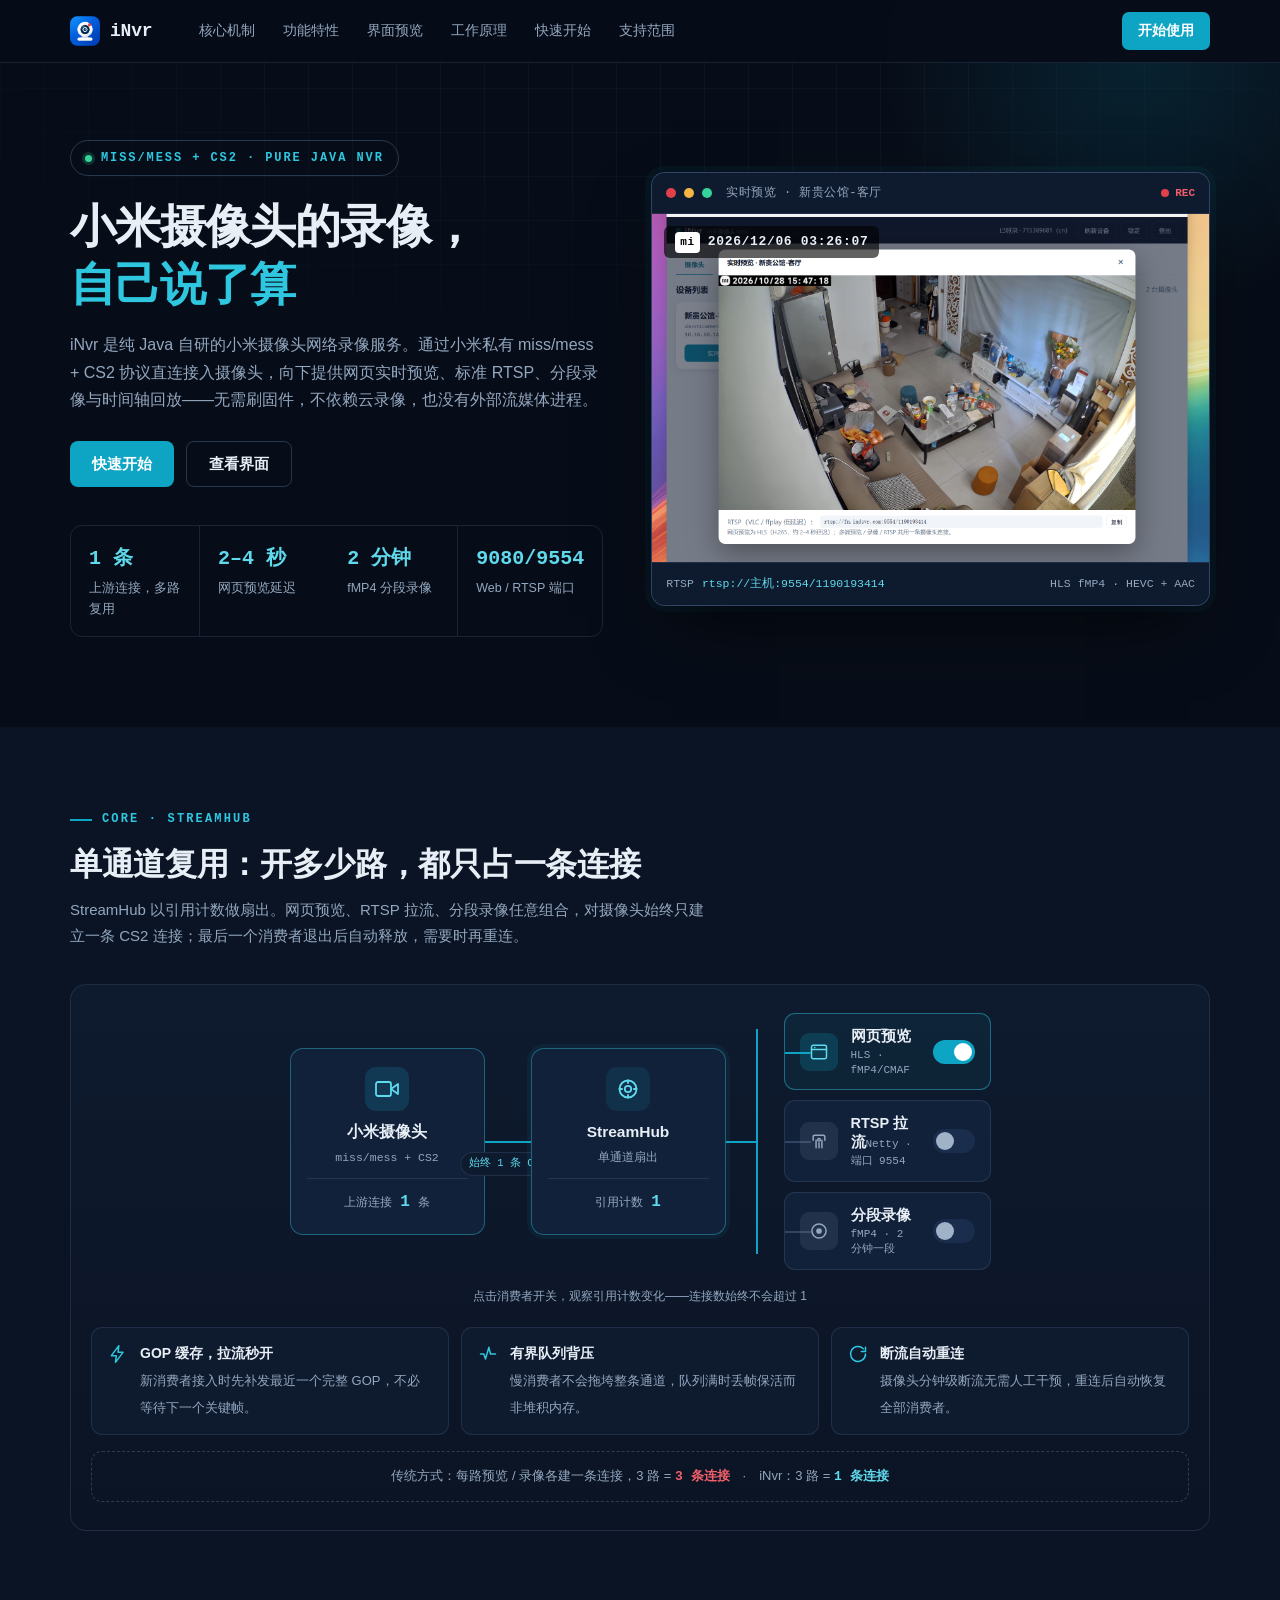
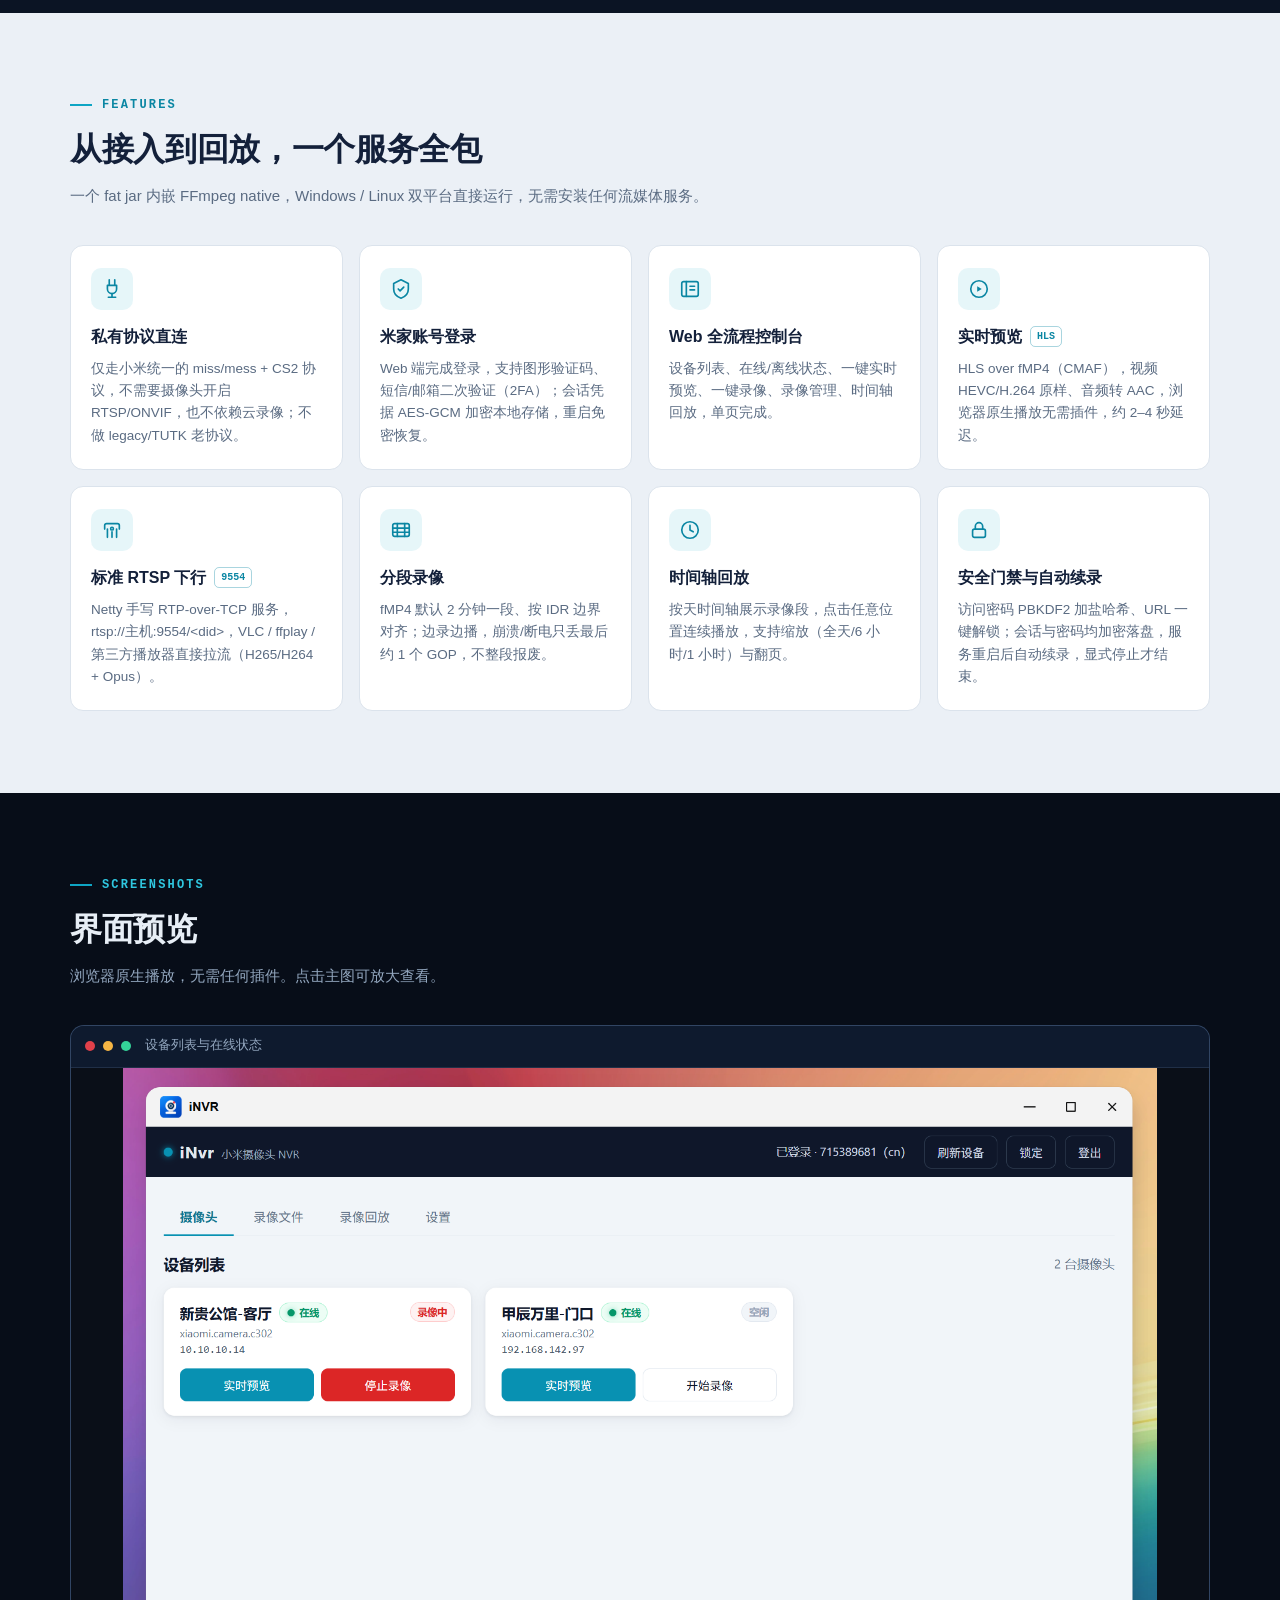
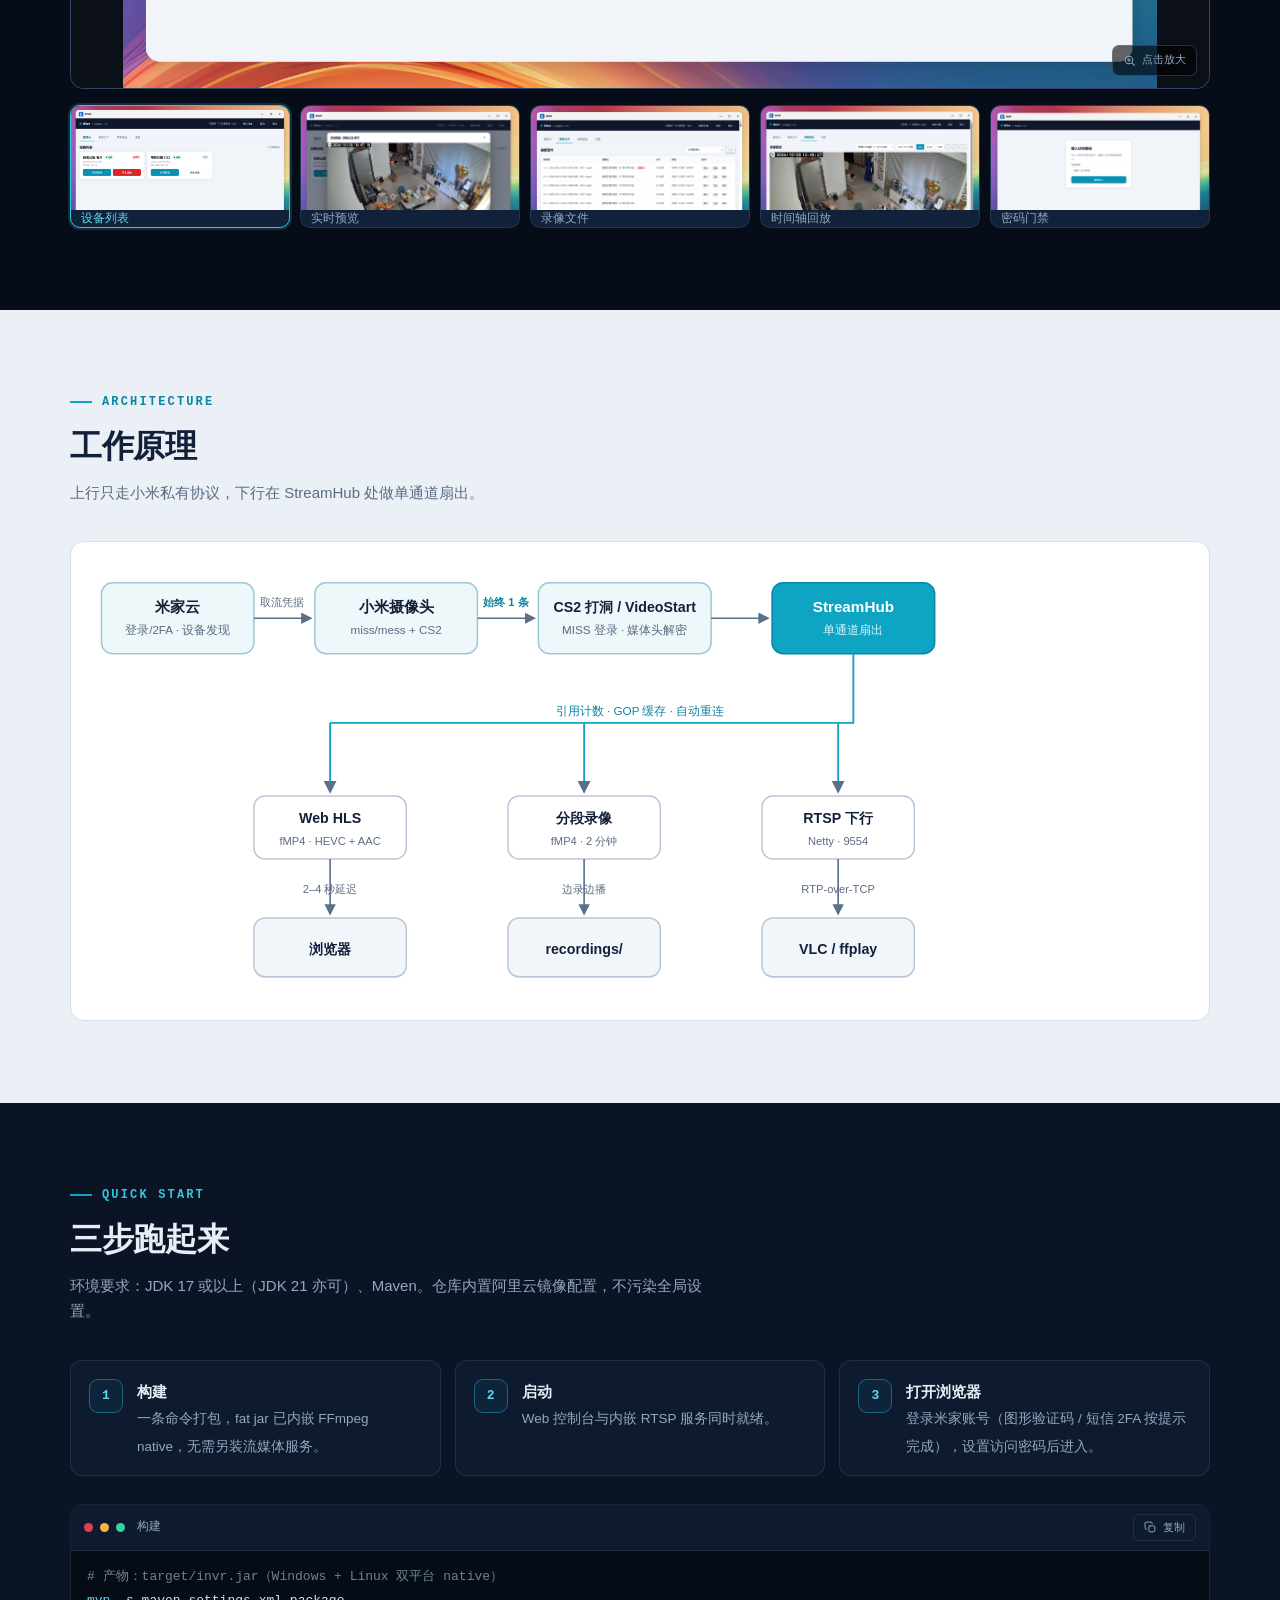
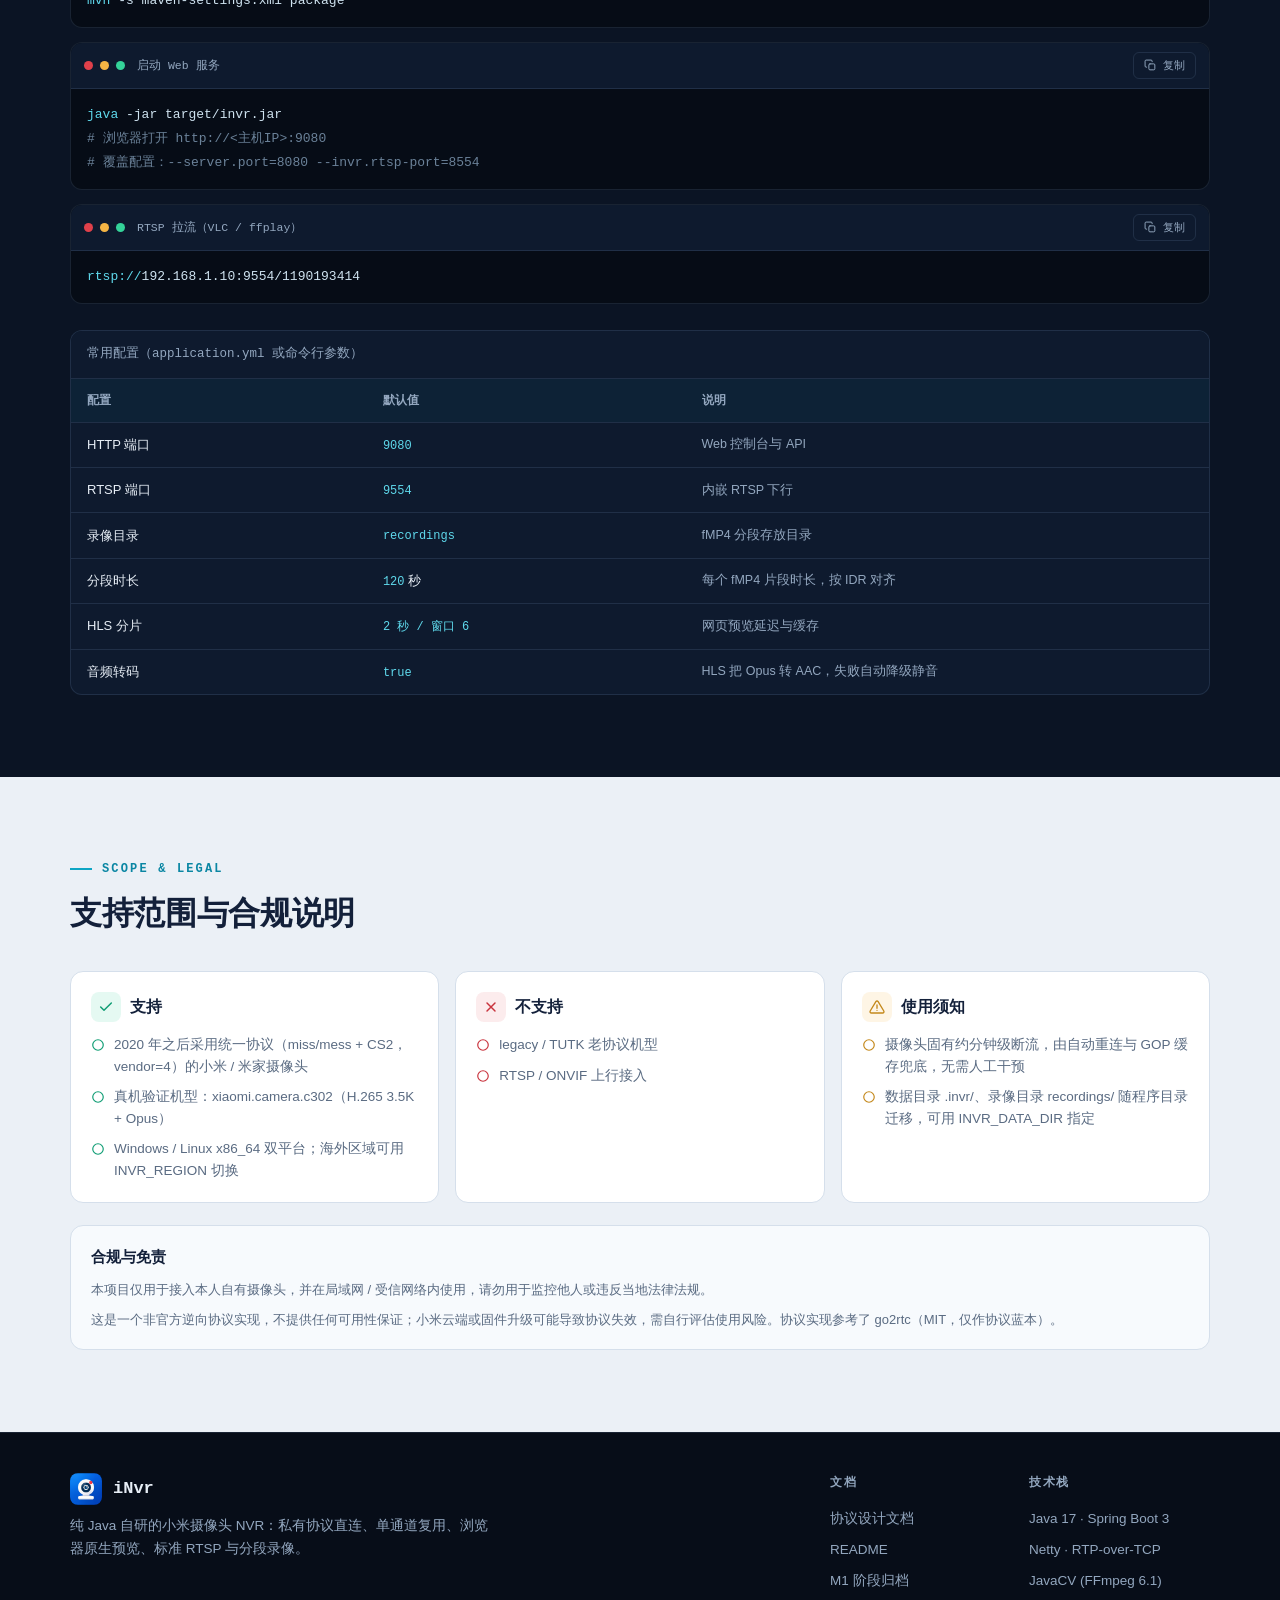
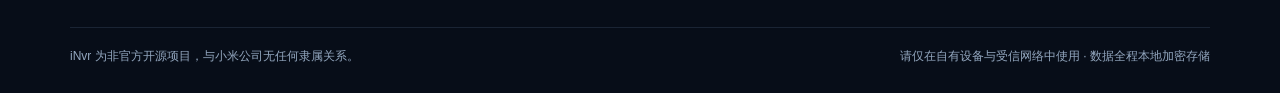
==== website/iNvr官网.html @ 8aea9c1f "增加 网关访问" ====
<!DOCTYPE html>
<html lang="zh-CN">
<head>
<meta charset="UTF-8">
<meta name="viewport" content="width=device-width, initial-scale=1">
<title>iNvr · 小米摄像头 NVR — 纯 Java 自研网络录像服务</title>
<meta name="description" content="纯 Java 自研的小米摄像头网络录像服务：miss/mess + CS2 私有协议直连，单通道复用，Web 实时预览、标准 RTSP、分段录像与时间轴回放。">
<link rel="icon" href="data:image/svg+xml,%3Csvg xmlns='http://www.w3.org/2000/svg' viewBox='0 0 64 64'%3E%3Crect width='64' height='64' rx='14' fill='%230c6bd4'/%3E%3Ccircle cx='32' cy='28' r='17' fill='%23fff'/%3E%3Ccircle cx='32' cy='28' r='10' fill='%230a2140'/%3E%3Ccircle cx='32' cy='28' r='4.5' fill='%230c6bd4'/%3E%3Crect x='18' y='46' width='28' height='8' rx='4' fill='%23fff'/%3E%3Ccircle cx='46' cy='17' r='6' fill='%23e0404a'/%3E%3C/svg%3E">
<link rel="preconnect" href="https://miaoda.feishu.cn">
<link rel="stylesheet" href="https://miaoda.feishu.cn/fonts/css2?family=IBM+Plex+Mono:wght@400;500;600;700&display=swap">
<style>
/* ============================================================
   iNvr 官网 · 深色控制台美学
   配色对齐产品自身：深海军蓝 + 青色主色 + 录制红
   ============================================================ */
:root{
  --ink-950:#070d18;
  --ink-900:#0b1424;
  --ink-850:#0e1a2e;
  --ink-800:#12213a;
  --ink-700:#1a2d4d;
  --line:rgba(140,175,215,.14);
  --line-strong:rgba(140,175,215,.26);
  --teal-300:#5fd9ec;
  --teal-400:#2fc7e0;
  --teal-500:#0ea5c4;
  --teal-600:#0a86a3;
  --red-400:#f0606a;
  --red-500:#e0404a;
  --green-400:#34d399;
  --amber-400:#f5b544;
  --paper:#ebf0f6;
  --paper-card:#ffffff;
  --paper-ink:#13203a;
  --paper-muted:#5a6b82;
  --text:#e7eef6;
  --muted:#93a7bf;
  --mono:"IBM Plex Mono",ui-monospace,"Cascadia Mono",Consolas,monospace;
  --sans:"PingFang SC","Microsoft YaHei","Noto Sans SC","Segoe UI",sans-serif;
  --maxw:1180px;
}
*,*::before,*::after{box-sizing:border-box;margin:0;padding:0}
html{scroll-padding-top:72px}
body{
  font-family:var(--sans);
  background:var(--ink-950);
  color:var(--text);
  line-height:1.7;
  font-size:16px;
  -webkit-font-smoothing:antialiased;
  overflow-x:hidden;
}
img{max-width:100%;display:block}
a{color:inherit;text-decoration:none}
button{font-family:inherit;cursor:pointer;border:none;background:none;color:inherit}
::selection{background:var(--teal-500);color:#fff}
.wrap{width:100%;max-width:var(--maxw);margin:0 auto;padding:0 20px}
.mono{font-family:var(--mono)}

/* ---------- 通用区块 ---------- */
.section{padding:64px 0}
.section-dark{background:var(--ink-950)}
.section-deep{background:var(--ink-900)}
.section-paper{background:var(--paper);color:var(--paper-ink)}
.sec-head{margin-bottom:36px}
.sec-kicker{
  font-family:var(--mono);
  font-size:12px;letter-spacing:.18em;font-weight:600;
  color:var(--teal-400);
  display:flex;align-items:center;gap:10px;
  margin-bottom:14px;
}
.sec-kicker::before{content:"";width:22px;height:2px;background:var(--teal-500)}
.section-paper .sec-kicker{color:var(--teal-600)}
.sec-title{font-size:26px;font-weight:700;line-height:1.3;letter-spacing:-.01em}
.sec-sub{margin-top:12px;color:var(--muted);font-size:15px;max-width:640px}
.section-paper .sec-sub{color:var(--paper-muted)}

/* ---------- 按钮 ---------- */
.btn{
  display:inline-flex;align-items:center;justify-content:center;gap:8px;
  min-height:46px;padding:0 22px;border-radius:8px;
  font-size:15px;font-weight:600;
  transition:background .18s ease,border-color .18s ease,transform .12s ease;
  white-space:nowrap;
}
.btn:active{transform:translateY(1px)}
.btn-primary{background:var(--teal-500);color:#fff}
.btn-primary:hover{background:var(--teal-400)}
.btn-ghost{border:1px solid var(--line-strong);color:var(--text)}
.btn-ghost:hover{border-color:var(--teal-400);color:var(--teal-300)}
.btn-paper{border:1px solid #c6d2e0;color:var(--paper-ink)}
.btn-paper:hover{border-color:var(--teal-600);color:var(--teal-600)}
.btn-sm{min-height:38px;padding:0 16px;font-size:14px;border-radius:7px}

/* ---------- 顶部导航 ---------- */
.nav{
  position:fixed;top:0;left:0;right:0;z-index:100;
  background:rgba(7,13,24,.92);
  border-bottom:1px solid var(--line);
}
.nav-inner{display:flex;align-items:center;gap:16px;height:62px}
.nav-logo{display:flex;align-items:center;gap:10px;font-weight:700;font-size:18px;letter-spacing:-.01em}
.nav-logo img{width:30px;height:30px;border-radius:8px}
.nav-logo .nm{font-family:var(--mono)}
.nav-links{display:none;align-items:center;gap:4px;margin-left:18px}
.nav-links a{
  font-size:14px;color:var(--muted);
  padding:8px 12px;border-radius:6px;
  transition:color .15s;
}
.nav-links a:hover{color:var(--text)}
.nav-links a.active{color:var(--teal-300)}
.nav-cta{margin-left:auto;display:flex;align-items:center;gap:10px}
.nav-toggle{display:flex;flex-direction:column;gap:5px;padding:10px}
.nav-toggle span{width:20px;height:2px;background:var(--text);border-radius:2px;transition:.2s}
.nav-mobile{
  display:none;border-top:1px solid var(--line);
  padding:10px 20px 16px;background:var(--ink-900);
}
.nav-mobile.open{display:block}
.nav-mobile a{display:block;padding:12px 6px;color:var(--muted);font-size:15px;border-bottom:1px solid var(--line)}
.nav-mobile a:last-child{border-bottom:none}

/* ---------- Hero ---------- */
.hero{position:relative;padding:118px 0 72px;background:var(--ink-950);overflow:hidden}
.hero-grid-bg{
  position:absolute;inset:0;pointer-events:none;
  background-image:
    linear-gradient(rgba(120,170,210,.05) 1px,transparent 1px),
    linear-gradient(90deg,rgba(120,170,210,.05) 1px,transparent 1px);
  background-size:44px 44px;
  mask-image:radial-gradient(ellipse 90% 70% at 50% 0%,#000 30%,transparent 75%);
}
.hero-glow{
  position:absolute;pointer-events:none;
  width:560px;height:560px;border-radius:50%;
  background:radial-gradient(circle,rgba(14,165,196,.14),transparent 65%);
  top:-220px;right:-140px;
}
.hero-layout{position:relative;display:flex;flex-direction:column;gap:44px}
.hero-kicker{
  font-family:var(--mono);font-size:12px;font-weight:600;letter-spacing:.16em;
  color:var(--teal-400);
  border:1px solid var(--line-strong);border-radius:999px;
  padding:7px 14px;display:inline-flex;align-items:center;gap:9px;
}
.hero-kicker .dot{width:7px;height:7px;border-radius:50%;background:var(--green-400);box-shadow:0 0 0 3px rgba(52,211,153,.18)}
.hero h1{
  margin-top:22px;
  font-size:34px;font-weight:700;line-height:1.25;letter-spacing:-.02em;
}
.hero h1 .accent{color:var(--teal-400)}
.hero-desc{margin-top:18px;color:var(--muted);font-size:16px;max-width:560px}
.hero-actions{margin-top:28px;display:flex;flex-wrap:wrap;gap:12px}
.hero-stats{
  margin-top:38px;display:grid;grid-template-columns:repeat(2,1fr);
  border:1px solid var(--line);border-radius:12px;overflow:hidden;
}
.hero-stat{padding:16px 18px;border-right:1px solid var(--line);border-bottom:1px solid var(--line)}
.hero-stat:nth-child(2n){border-right:none}
.hero-stat:nth-child(3),.hero-stat:nth-child(4){border-bottom:none}
.hero-stat .v{font-family:var(--mono);font-size:20px;font-weight:600;color:var(--teal-300)}
.hero-stat .l{font-size:12.5px;color:var(--muted);margin-top:2px}

/* 监控屏幕 */
.monitor{position:relative}
.monitor-frame{
  border:1px solid var(--line-strong);
  border-radius:14px;overflow:hidden;
  background:var(--ink-800);
  box-shadow:0 30px 70px -20px rgba(0,0,0,.7),0 0 0 6px rgba(14,165,196,.05);
}
.monitor-bar{
  display:flex;align-items:center;gap:8px;
  padding:10px 14px;
  background:var(--ink-850);border-bottom:1px solid var(--line);
}
.monitor-bar .mb-dot{width:10px;height:10px;border-radius:50%}
.monitor-bar .mb-title{
  font-family:var(--mono);font-size:12px;color:var(--muted);
  margin-left:6px;letter-spacing:.04em;
}
.monitor-bar .mb-rec{margin-left:auto;display:flex;align-items:center;gap:6px;font-family:var(--mono);font-size:11px;color:var(--red-400);font-weight:600}
.rec-blink{width:8px;height:8px;border-radius:50%;background:var(--red-500);animation:recblink 1.4s infinite}
@keyframes recblink{0%,100%{opacity:1}50%{opacity:.25}}
.monitor-screen{position:relative;background:#000}
.monitor-screen img{width:100%;aspect-ratio:16/10;object-fit:cover;object-position:center}
.monitor-osd{
  position:absolute;top:12px;left:12px;
  display:flex;align-items:center;gap:8px;
  background:rgba(0,0,0,.62);border-radius:6px;
  padding:5px 11px;
  font-family:var(--mono);font-size:13px;font-weight:600;letter-spacing:.05em;
}
.monitor-osd .mi{background:#fff;color:#000;border-radius:4px;font-size:11px;padding:1px 5px;font-weight:700}
.monitor-osd .live{color:var(--red-400)}
.monitor-foot{
  padding:11px 14px;background:var(--ink-850);border-top:1px solid var(--line);
  font-family:var(--mono);font-size:11.5px;color:var(--muted);
  display:flex;align-items:center;gap:8px;flex-wrap:wrap;
}
.monitor-foot .url{color:var(--teal-300)}

/* ---------- 核心机制：单通道复用演示 ---------- */
.demo-stage{
  background:linear-gradient(180deg,var(--ink-850),var(--ink-900));
  border:1px solid var(--line);border-radius:16px;
  padding:28px 20px;
}
.demo-flow{display:flex;flex-direction:column;align-items:center;gap:0}
.demo-node{
  width:100%;max-width:300px;
  background:var(--ink-800);border:1px solid var(--line-strong);
  border-radius:13px;padding:18px 16px;text-align:center;
  position:relative;
}
.demo-node .nd-ico{
  width:44px;height:44px;margin:0 auto 8px;
  border-radius:11px;display:flex;align-items:center;justify-content:center;
  background:rgba(14,165,196,.12);color:var(--teal-300);
}
.demo-node .nd-name{font-weight:700;font-size:15.5px}
.demo-node .nd-desc{font-family:var(--mono);font-size:11.5px;color:var(--muted);margin-top:2px}
.demo-node .nd-badge{
  margin-top:11px;border-top:1px solid var(--line);padding-top:10px;
  font-family:var(--mono);font-size:12px;color:var(--muted);
  display:flex;align-items:center;justify-content:center;gap:8px;
}
.demo-node .nd-badge strong{font-size:16px;color:var(--teal-300);font-weight:700}
.node-hub{border-color:rgba(47,199,224,.4);box-shadow:0 0 0 4px rgba(14,165,196,.07)}
.node-cam.is-idle .nd-badge strong{color:var(--muted)}
.node-cam.is-live{border-color:rgba(47,199,224,.4)}
.node-cam.is-live .nd-ico{background:rgba(14,165,196,.18)}
.link-line{
  align-self:center;
  width:2px;height:38px;
  background:repeating-linear-gradient(180deg,var(--line-strong) 0 6px,transparent 6px 11px);
  position:relative;
}
.link-line span{
  position:absolute;left:50%;top:50%;transform:translate(-50%,-50%);
  background:var(--ink-850);border:1px solid var(--line);
  font-family:var(--mono);font-size:10.5px;color:var(--teal-300);
  padding:2px 8px;border-radius:999px;white-space:nowrap;
}
.link-line.is-live{background:var(--teal-500)}
.demo-consumers{width:100%;display:flex;flex-direction:column;align-items:center;gap:12px;margin-top:6px}
.consumer{
  width:100%;max-width:300px;
  display:flex;align-items:center;gap:13px;
  background:var(--ink-800);border:1px solid var(--line);
  border-radius:11px;padding:13px 15px;text-align:left;
  transition:border-color .18s,background .18s;
}
.consumer:hover{border-color:var(--line-strong)}
.consumer .c-sw{
  width:38px;height:38px;flex:none;border-radius:9px;
  display:flex;align-items:center;justify-content:center;
  background:rgba(147,167,191,.12);color:var(--muted);
  transition:.18s;
}
.consumer .c-meta{min-width:0;flex:1}
.consumer .c-name{font-weight:600;font-size:14.5px}
.consumer .c-desc{font-family:var(--mono);font-size:11px;color:var(--muted)}
.consumer .c-toggle{
  width:42px;height:24px;border-radius:999px;flex:none;
  background:var(--ink-700);position:relative;transition:background .18s;
}
.consumer .c-toggle::after{
  content:"";position:absolute;top:3px;left:3px;
  width:18px;height:18px;border-radius:50%;background:#9fb2c8;transition:.18s;
}
.consumer.on{border-color:rgba(47,199,224,.45);background:rgba(14,165,196,.07)}
.consumer.on .c-sw{background:rgba(14,165,196,.2);color:var(--teal-300)}
.consumer.on .c-toggle{background:var(--teal-500)}
.consumer.on .c-toggle::after{left:21px;background:#fff}
.consumer-hint{font-size:12px;color:var(--muted);text-align:center;margin-top:16px}
.demo-notes{display:grid;grid-template-columns:1fr;gap:12px;margin-top:20px}
.demo-note{
  display:flex;gap:12px;align-items:flex-start;
  border:1px solid var(--line);border-radius:11px;padding:14px 16px;
  background:var(--ink-850);
}
.demo-note .dn-ico{color:var(--teal-400);flex:none;margin-top:2px}
.demo-note b{font-size:14px;display:block}
.demo-note span{font-size:13px;color:var(--muted)}
.demo-compare{
  margin-top:16px;border:1px dashed var(--line-strong);border-radius:11px;
  padding:13px 16px;font-size:13px;color:var(--muted);text-align:center;
}
.demo-compare b{color:var(--red-400);font-family:var(--mono)}
.demo-compare em{color:var(--teal-300);font-style:normal;font-family:var(--mono);font-weight:700}

/* ---------- 功能特性 ---------- */
.feat-grid{display:grid;grid-template-columns:1fr;gap:16px}
.feat{
  background:var(--paper-card);border:1px solid #dbe3ec;border-radius:13px;
  padding:22px 20px;
  transition:transform .18s,box-shadow .18s,border-color .18s;
}
.feat:hover{transform:translateY(-3px);box-shadow:0 14px 30px -14px rgba(19,32,58,.25);border-color:#c2d0e0}
.feat .f-ico{
  width:42px;height:42px;border-radius:10px;
  background:rgba(14,165,196,.1);color:var(--teal-600);
  display:flex;align-items:center;justify-content:center;margin-bottom:13px;
}
.feat h3{font-size:16px;font-weight:700;display:flex;align-items:center;gap:8px}
.feat h3 .tag{font-family:var(--mono);font-size:10px;font-weight:600;color:var(--teal-600);border:1px solid rgba(10,134,163,.35);border-radius:5px;padding:1px 6px}
.feat p{margin-top:8px;font-size:13.5px;color:var(--paper-muted);line-height:1.65}

/* ---------- 界面预览 ---------- */
.shot-stage{
  border:1px solid var(--line-strong);border-radius:14px;overflow:hidden;
  background:var(--ink-800);
}
.shot-bar{
  display:flex;align-items:center;gap:8px;
  padding:10px 14px;background:var(--ink-850);border-bottom:1px solid var(--line);
}
.shot-bar .sb-dot{width:10px;height:10px;border-radius:50%}
.shot-bar .sb-title{font-family:var(--mono);font-size:12.5px;color:var(--muted);margin-left:6px}
.shot-main{position:relative;cursor:zoom-in;background:#0a0f18}
.shot-main img{width:100%;max-height:620px;object-fit:contain;object-position:top}
.shot-zoom-hint{
  position:absolute;right:12px;bottom:12px;
  background:rgba(0,0,0,.6);border:1px solid var(--line-strong);
  font-family:var(--mono);font-size:11px;color:var(--muted);
  padding:5px 10px;border-radius:7px;display:flex;align-items:center;gap:6px;
  pointer-events:none;
}
.shot-thumbs{display:grid;grid-template-columns:repeat(3,1fr);gap:10px;margin-top:16px}
.shot-thumb{
  border:1px solid var(--line);border-radius:10px;overflow:hidden;
  background:var(--ink-800);padding:0;text-align:left;
  transition:border-color .15s,transform .15s;
}
.shot-thumb:hover{border-color:var(--line-strong);transform:translateY(-2px)}
.shot-thumb.active{border-color:var(--teal-400);box-shadow:0 0 0 2px rgba(47,199,224,.18)}
.shot-thumb img{width:100%;height:84px;object-fit:cover;object-position:top}
.shot-thumb .st-t{padding:7px 10px;font-size:12px;color:var(--muted);white-space:nowrap;overflow:hidden;text-overflow:ellipsis}
.shot-thumb.active .st-t{color:var(--teal-300)}

/* Lightbox */
.lightbox{
  position:fixed;inset:0;z-index:200;
  background:rgba(4,8,15,.93);
  display:none;align-items:center;justify-content:center;
  padding:24px;
}
.lightbox.open{display:flex}
.lightbox img{max-width:100%;max-height:88vh;object-fit:contain;border-radius:8px;box-shadow:0 30px 80px rgba(0,0,0,.6)}
.lb-close{
  position:absolute;top:18px;right:22px;
  width:44px;height:44px;border-radius:10px;
  border:1px solid var(--line-strong);color:var(--text);
  display:flex;align-items:center;justify-content:center;
}
.lb-nav{
  position:absolute;top:50%;transform:translateY(-50%);
  width:48px;height:48px;border-radius:12px;
  border:1px solid var(--line-strong);color:var(--text);
  display:flex;align-items:center;justify-content:center;
}
.lb-prev{left:20px}.lb-next{right:20px}
.lb-caption{
  position:absolute;bottom:18px;left:50%;transform:translateX(-50%);
  font-family:var(--mono);font-size:13px;color:var(--muted);
}

/* ---------- 工作原理 ---------- */
.arch-svg{width:100%;height:auto;border:1px solid #d5dfeb;border-radius:14px;background:#fff;display:block}
.arch-mobile{display:none;flex-direction:column;gap:10px}
.arch-m-node{
  background:#fff;border:1px solid #d5dfeb;border-radius:11px;padding:13px 16px;
}
.arch-m-node b{font-size:14px;display:block}
.arch-m-node span{font-size:12.5px;color:var(--paper-muted)}
.arch-m-node.hub{border-color:var(--teal-500);background:#f0fafc}
.arch-m-node.hub b{color:var(--teal-600)}
.arch-m-arrow{text-align:center;color:var(--paper-muted);font-size:17px;line-height:1}
.arch-m-group{display:grid;grid-template-columns:1fr;gap:10px}
.arch-m-out{background:#fff;border:1px solid #d5dfeb;border-radius:11px;padding:11px 15px;display:flex;align-items:center;gap:10px;font-size:13px}
.arch-m-out .amo-ico{color:var(--teal-600);flex:none}
.arch-m-out .amo-arrow{color:var(--paper-muted)}

/* ---------- 快速开始 ---------- */
.steps{display:grid;grid-template-columns:1fr;gap:14px;margin-bottom:28px}
.step{
  background:var(--ink-850);border:1px solid var(--line);border-radius:12px;
  padding:18px 18px 16px;display:flex;gap:14px;
}
.step .s-no{
  font-family:var(--mono);font-size:13px;font-weight:700;color:var(--teal-300);
  width:34px;height:34px;flex:none;border-radius:9px;
  border:1px solid rgba(47,199,224,.4);display:flex;align-items:center;justify-content:center;
  background:rgba(14,165,196,.08);
}
.step b{font-size:15px;display:block}
.step span{font-size:13.5px;color:var(--muted)}
.terminal{
  background:#060c16;border:1px solid var(--line);border-radius:12px;overflow:hidden;margin-bottom:14px;
}
.term-bar{
  display:flex;align-items:center;gap:7px;
  padding:9px 13px;background:var(--ink-850);border-bottom:1px solid var(--line);
}
.term-bar .t-dot{width:9px;height:9px;border-radius:50%}
.term-bar .t-title{font-family:var(--mono);font-size:11.5px;color:var(--muted);margin-left:5px}
.term-copy{
  margin-left:auto;display:flex;align-items:center;gap:6px;
  font-family:var(--mono);font-size:11px;color:var(--muted);
  padding:5px 10px;border-radius:6px;border:1px solid var(--line);
  transition:.15s;
}
.term-copy:hover{color:var(--teal-300);border-color:var(--teal-500)}
.term-body{
  padding:14px 16px;font-family:var(--mono);font-size:13px;line-height:1.85;
  overflow-x:auto;white-space:pre;color:#cfe3f0;
}
.term-body .cm{color:#6b8299}
.term-body .cmd{color:#5fd9ec}
.term-body .flag{color:#f5b544}
.cfg-wrap{
  margin-top:26px;border:1px solid var(--line);border-radius:12px;overflow:hidden;
  background:var(--ink-850);
}
.cfg-title{
  padding:13px 16px;font-family:var(--mono);font-size:12.5px;color:var(--muted);
  border-bottom:1px solid var(--line);background:var(--ink-850);
}
.cfg-table{width:100%;border-collapse:collapse;table-layout:fixed;font-size:13px}
.cfg-table th,.cfg-table td{padding:11px 16px;text-align:left;border-bottom:1px solid var(--line)}
.cfg-table th{font-size:12px;color:var(--muted);font-weight:600;background:rgba(14,165,196,.05)}
.cfg-table td code{font-family:var(--mono);font-size:12px;color:var(--teal-300)}
.cfg-table td:last-child{color:var(--muted);font-size:12.5px}
.cfg-table tr:last-child td{border-bottom:none}

/* ---------- 支持范围 ---------- */
.support-grid{display:grid;grid-template-columns:1fr;gap:16px}
.support-card{
  background:#fff;border:1px solid #d5dfeb;border-radius:13px;padding:20px;
}
.support-card h3{font-size:15.5px;display:flex;align-items:center;gap:9px;margin-bottom:12px}
.support-card h3 .s-ico{
  width:30px;height:30px;border-radius:8px;display:flex;align-items:center;justify-content:center;flex:none;
}
.support-card ul{list-style:none;display:flex;flex-direction:column;gap:9px}
.support-card li{font-size:13.5px;color:var(--paper-muted);display:flex;gap:9px;line-height:1.6}
.support-card li svg{flex:none;margin-top:4px}
.s-ico.ok{background:rgba(52,211,153,.13);color:#0f9d74}
.s-ico.no{background:rgba(224,64,74,.1);color:#c9333d}
.s-ico.note{background:rgba(245,181,68,.14);color:#c4881a}
.legal{
  margin-top:22px;border:1px solid #d5dfeb;border-radius:13px;background:#f7fafd;
  padding:18px 20px;
}
.legal h3{font-size:15px;margin-bottom:10px}
.legal p{font-size:13px;color:var(--paper-muted);margin-bottom:8px;line-height:1.7}
.legal p:last-child{margin-bottom:0}

/* ---------- Footer ---------- */
.footer{background:var(--ink-950);border-top:1px solid var(--line);padding:40px 0 30px}
.footer-top{display:flex;flex-direction:column;gap:22px}
.footer-brand{display:flex;align-items:center;gap:11px;font-weight:700;font-size:17px}
.footer-brand img{width:32px;height:32px;border-radius:8px}
.footer-slogan{font-size:13.5px;color:var(--muted);margin-top:10px;max-width:420px}
.footer-cols{display:grid;grid-template-columns:1fr 1fr;gap:18px}
.footer-col h4{font-family:var(--mono);font-size:11.5px;letter-spacing:.14em;color:var(--muted);margin-bottom:11px;font-weight:600}
.footer-col a{display:block;font-size:13.5px;color:var(--muted);padding:4px 0;transition:color .15s}
.footer-col a:hover{color:var(--teal-300)}
.footer-bottom{
  margin-top:30px;padding-top:18px;border-top:1px solid var(--line);
  font-size:12px;color:var(--muted);display:flex;flex-direction:column;gap:6px;
}

/* ---------- Toast ---------- */
.toast{
  position:fixed;left:50%;bottom:34px;transform:translate(-50%,16px);
  background:var(--ink-800);border:1px solid var(--teal-500);
  color:var(--text);font-size:13.5px;
  padding:11px 20px;border-radius:10px;z-index:300;
  opacity:0;pointer-events:none;transition:opacity .22s,transform .22s;
  display:flex;align-items:center;gap:8px;
  box-shadow:0 14px 40px rgba(0,0,0,.5);
}
.toast.show{opacity:1;transform:translate(-50%,0)}

/* ============================================================
   响应式：桌面增强（默认样式为窄屏）
   ============================================================ */
@media (min-width:640px){
  .feat-grid{grid-template-columns:repeat(2,1fr)}
  .arch-m-group{grid-template-columns:repeat(3,1fr)}
}
@media (min-width:768px){
  .section{padding:82px 0}
  .hero{padding:140px 0 90px}
  .hero h1{font-size:44px}
  .hero-stats{grid-template-columns:repeat(4,1fr)}
  .hero-stat{border-bottom:none}
  .hero-stat:nth-child(2n){border-right:var(--line)}
  .hero-stat:last-child{border-right:none}
  .sec-title{font-size:32px}
  .shot-thumbs{grid-template-columns:repeat(5,1fr)}
  .shot-thumb img{height:104px}
  .footer-cols{grid-template-columns:repeat(2,1fr)}
}
@media (min-width:900px){
  .demo-flow{flex-direction:row;justify-content:center;align-items:center}
  .demo-node{max-width:195px;flex:none}
  .link-line{
    width:46px;height:2px;
    background:repeating-linear-gradient(90deg,var(--line-strong) 0 6px,transparent 6px 11px);
  }
  .link-line.is-live{background:var(--teal-500)}
  .link-line span{top:calc(100% + 9px);transform:translateX(-50%)}
  #linkBus{
    display:block !important;width:30px;height:2px;flex:none;
    background:repeating-linear-gradient(90deg,var(--line-strong) 0 6px,transparent 6px 11px);
  }
  #linkBus.is-live{background:var(--teal-500)}
  .demo-consumers{
    width:235px;flex:none;margin-top:0;gap:10px;
    position:relative;padding-left:28px;
  }
  .consumer{max-width:none;position:relative}
  .demo-consumers::before{
    content:"";position:absolute;left:0;top:16px;bottom:16px;width:2px;
    background:var(--line-strong);
  }
  .demo-consumers.has-on::before{background:var(--teal-500)}
  .consumer::before{
    content:"";position:absolute;left:0;top:50%;width:26px;height:2px;
    background:var(--line-strong);
  }
  .consumer.on::before{background:var(--teal-500)}
  .demo-notes{grid-template-columns:repeat(3,1fr)}
  .steps{grid-template-columns:repeat(3,1fr)}
}
@media (min-width:960px){
  .hero-layout{flex-direction:row;align-items:center;gap:48px}
  .hero-copy{flex:1.05;min-width:0}
  .monitor{flex:1.1;min-width:0}
  .hero h1{font-size:46px}
  .support-grid{grid-template-columns:repeat(3,1fr)}
  .footer-top{flex-direction:row;justify-content:space-between;gap:40px}
  .footer-cols{min-width:380px}
  .footer-bottom{flex-direction:row;justify-content:space-between;gap:14px}
}
@media (min-width:1000px){
  .nav-links{display:flex}
  .nav-toggle{display:none}
  #navCta{display:inline-flex !important}
}
@media (min-width:1020px){
  .feat-grid{grid-template-columns:repeat(4,1fr)}
}
@media (max-width:820px){
  .arch-desktop{display:none}
  .arch-mobile{display:flex}
}
@media (prefers-reduced-motion:reduce){
  .rec-blink{animation:none}
  *{transition:none !important}
}
</style>
</head>
<body>

<!-- ==================== 顶部导航 ==================== -->
<header class="nav">
  <div class="wrap nav-inner">
    <a class="nav-logo" href="#top">
      <img src="assets/images/icon.png" alt="iNvr 图标">
      <span class="nm">iNvr</span>
    </a>
    <nav class="nav-links" id="navLinks">
      <a href="#core">核心机制</a>
      <a href="#features">功能特性</a>
      <a href="#screens">界面预览</a>
      <a href="#how">工作原理</a>
      <a href="#start">快速开始</a>
      <a href="#support">支持范围</a>
    </nav>
    <div class="nav-cta">
      <a class="btn btn-primary btn-sm" href="#start" style="display:none" id="navCta">开始使用</a>
      <button class="nav-toggle" id="navToggle" aria-label="展开菜单">
        <span></span><span></span><span></span>
      </button>
    </div>
  </div>
  <nav class="nav-mobile" id="navMobile">
    <a href="#core">核心机制</a>
    <a href="#features">功能特性</a>
    <a href="#screens">界面预览</a>
    <a href="#how">工作原理</a>
    <a href="#start">快速开始</a>
    <a href="#support">支持范围</a>
  </nav>
</header>

<!-- ==================== Hero ==================== -->
<section class="hero" id="top">
  <div class="hero-grid-bg" aria-hidden="true"></div>
  <div class="hero-glow" aria-hidden="true"></div>
  <div class="wrap hero-layout">
    <div class="hero-copy">
      <span class="hero-kicker"><span class="dot"></span>MISS/MESS + CS2 · PURE JAVA NVR</span>
      <h1>小米摄像头的录像，<br><span class="accent">自己说了算</span></h1>
      <p class="hero-desc">iNvr 是纯 Java 自研的小米摄像头网络录像服务。通过小米私有 miss/mess + CS2 协议直连接入摄像头，向下提供网页实时预览、标准 RTSP、分段录像与时间轴回放——无需刷固件，不依赖云录像，也没有外部流媒体进程。</p>
      <div class="hero-actions">
        <a class="btn btn-primary" href="#start">快速开始</a>
        <a class="btn btn-ghost" href="#screens">查看界面</a>
      </div>
      <div class="hero-stats">
        <div class="hero-stat"><div class="v">1 条</div><div class="l">上游连接，多路复用</div></div>
        <div class="hero-stat"><div class="v">2–4 秒</div><div class="l">网页预览延迟</div></div>
        <div class="hero-stat"><div class="v">2 分钟</div><div class="l">fMP4 分段录像</div></div>
        <div class="hero-stat"><div class="v">9080/9554</div><div class="l">Web / RTSP 端口</div></div>
      </div>
    </div>
    <div class="monitor">
      <div class="monitor-frame">
        <div class="monitor-bar">
          <span class="mb-dot" style="background:#e0404a"></span>
          <span class="mb-dot" style="background:#f5b544"></span>
          <span class="mb-dot" style="background:#34d399"></span>
          <span class="mb-title">实时预览 · 新贵公馆-客厅</span>
          <span class="mb-rec"><span class="rec-blink"></span>REC</span>
        </div>
        <div class="monitor-screen">
          <img src="assets/images/02-preview.png" alt="iNvr 网页实时预览画面">
          <div class="monitor-osd">
            <span class="mi">mi</span>
            <span id="heroClock">2026/10/28 15:47:18</span>
          </div>
        </div>
        <div class="monitor-foot">
          <span>RTSP</span><span class="url">rtsp://主机:9554/1190193414</span>
          <span style="margin-left:auto">HLS fMP4 · HEVC + AAC</span>
        </div>
      </div>
    </div>
  </div>
</section>
<!-- ==================== 核心机制：单通道复用 ==================== -->
<section class="section section-deep" id="core">
  <div class="wrap">
    <div class="sec-head">
      <div class="sec-kicker">CORE · STREAMHUB</div>
      <h2 class="sec-title">单通道复用：开多少路，都只占一条连接</h2>
      <p class="sec-sub">StreamHub 以引用计数做扇出。网页预览、RTSP 拉流、分段录像任意组合，对摄像头始终只建立一条 CS2 连接；最后一个消费者退出后自动释放，需要时再重连。</p>
    </div>
    <div class="demo-stage">
      <div class="demo-flow">
        <div class="demo-node node-cam is-live" id="camNode">
          <div class="nd-ico">
            <svg width="24" height="24" viewBox="0 0 24 24" fill="none" stroke="currentColor" stroke-width="1.8" stroke-linecap="round" stroke-linejoin="round"><path d="M23 7l-7 5 7 5V7z"/><rect x="1" y="5" width="15" height="14" rx="2"/></svg>
          </div>
          <div class="nd-name">小米摄像头</div>
          <div class="nd-desc">miss/mess + CS2</div>
          <div class="nd-badge">上游连接 <strong id="connCount">1</strong> 条</div>
        </div>
        <div class="link-line is-live" id="linkUp"><span>始终 1 条 CS2</span></div>
        <div class="demo-node node-hub">
          <div class="nd-ico">
            <svg width="24" height="24" viewBox="0 0 24 24" fill="none" stroke="currentColor" stroke-width="1.8" stroke-linecap="round" stroke-linejoin="round"><circle cx="12" cy="12" r="3.2"/><circle cx="12" cy="12" r="8.5"/><path d="M12 3.5v2.6M12 17.9v2.6M3.5 12h2.6M17.9 12h2.6"/></svg>
          </div>
          <div class="nd-name">StreamHub</div>
          <div class="nd-desc">单通道扇出</div>
          <div class="nd-badge">引用计数 <strong id="refCount">1</strong></div>
        </div>
        <div class="link-line" id="linkBus" style="display:none"></div>
        <div class="demo-consumers">
          <button class="consumer on" data-id="hls" aria-pressed="true">
            <span class="c-sw"><svg width="20" height="20" viewBox="0 0 24 24" fill="none" stroke="currentColor" stroke-width="1.8" stroke-linecap="round" stroke-linejoin="round"><rect x="3" y="4" width="18" height="16" rx="2"/><path d="M3 9h18M7 6.5h.01"/></svg></span>
            <span class="c-meta"><span class="c-name">网页预览</span><span class="c-desc">HLS · fMP4/CMAF</span></span>
            <span class="c-toggle" aria-hidden="true"></span>
          </button>
          <button class="consumer" data-id="rtsp" aria-pressed="false">
            <span class="c-sw"><svg width="20" height="20" viewBox="0 0 24 24" fill="none" stroke="currentColor" stroke-width="1.8" stroke-linecap="round" stroke-linejoin="round"><path d="M12 20v-6M8.5 20v-9M15.5 20v-9M5 11V7a2 2 0 0 1 2-2h10a2 2 0 0 1 2 2v4"/><circle cx="12" cy="10.5" r="1.6"/></svg></span>
            <span class="c-meta"><span class="c-name">RTSP 拉流</span><span class="c-desc">Netty · 端口 9554</span></span>
            <span class="c-toggle" aria-hidden="true"></span>
          </button>
          <button class="consumer" data-id="rec" aria-pressed="false">
            <span class="c-sw"><svg width="20" height="20" viewBox="0 0 24 24" fill="none" stroke="currentColor" stroke-width="1.8" stroke-linecap="round" stroke-linejoin="round"><circle cx="12" cy="12" r="8.5"/><circle cx="12" cy="12" r="3.4" fill="currentColor" stroke="none"/></svg></span>
            <span class="c-meta"><span class="c-name">分段录像</span><span class="c-desc">fMP4 · 2 分钟一段</span></span>
            <span class="c-toggle" aria-hidden="true"></span>
          </button>
        </div>
      </div>
      <div class="consumer-hint">点击消费者开关，观察引用计数变化——连接数始终不会超过 1</div>
      <div class="demo-notes">
        <div class="demo-note">
          <span class="dn-ico"><svg width="20" height="20" viewBox="0 0 24 24" fill="none" stroke="currentColor" stroke-width="1.8" stroke-linecap="round" stroke-linejoin="round"><path d="M13 2L4 14h6l-1 8 9-12h-6l1-8z"/></svg></span>
          <div><b>GOP 缓存，拉流秒开</b><span>新消费者接入时先补发最近一个完整 GOP，不必等待下一个关键帧。</span></div>
        </div>
        <div class="demo-note">
          <span class="dn-ico"><svg width="20" height="20" viewBox="0 0 24 24" fill="none" stroke="currentColor" stroke-width="1.8" stroke-linecap="round" stroke-linejoin="round"><path d="M3 12h4l2 6 4-14 2 8h6"/></svg></span>
          <div><b>有界队列背压</b><span>慢消费者不会拖垮整条通道，队列满时丢帧保活而非堆积内存。</span></div>
        </div>
        <div class="demo-note">
          <span class="dn-ico"><svg width="20" height="20" viewBox="0 0 24 24" fill="none" stroke="currentColor" stroke-width="1.8" stroke-linecap="round" stroke-linejoin="round"><path d="M21 12a9 9 0 1 1-2.6-6.4M21 4v5h-5"/></svg></span>
          <div><b>断流自动重连</b><span>摄像头分钟级断流无需人工干预，重连后自动恢复全部消费者。</span></div>
        </div>
      </div>
      <div class="demo-compare">传统方式：每路预览 / 录像各建一条连接，3 路 = <b>3 条连接</b>　·　iNvr：3 路 = <em>1 条连接</em></div>
    </div>
  </div>
</section>

<!-- ==================== 功能特性 ==================== -->
<section class="section section-paper" id="features">
  <div class="wrap">
    <div class="sec-head">
      <div class="sec-kicker">FEATURES</div>
      <h2 class="sec-title">从接入到回放，一个服务全包</h2>
      <p class="sec-sub">一个 fat jar 内嵌 FFmpeg native，Windows / Linux 双平台直接运行，无需安装任何流媒体服务。</p>
    </div>
    <div class="feat-grid">
      <div class="feat">
        <div class="f-ico"><svg width="22" height="22" viewBox="0 0 24 24" fill="none" stroke="currentColor" stroke-width="1.8" stroke-linecap="round" stroke-linejoin="round"><path d="M9 2v6M15 2v6M7 8h10v4a5 5 0 0 1-10 0V8z"/><path d="M12 17v4M8 21h8"/></svg></div>
        <h3>私有协议直连</h3>
        <p>仅走小米统一的 miss/mess + CS2 协议，不需要摄像头开启 RTSP/ONVIF，也不依赖云录像；不做 legacy/TUTK 老协议。</p>
      </div>
      <div class="feat">
        <div class="f-ico"><svg width="22" height="22" viewBox="0 0 24 24" fill="none" stroke="currentColor" stroke-width="1.8" stroke-linecap="round" stroke-linejoin="round"><path d="M12 2l8 4v6c0 5-3.5 8.5-8 10-4.5-1.5-8-5-8-10V6l8-4z"/><path d="M9 12l2 2 4-4"/></svg></div>
        <h3>米家账号登录</h3>
        <p>Web 端完成登录，支持图形验证码、短信/邮箱二次验证（2FA）；会话凭据 AES-GCM 加密本地存储，重启免密恢复。</p>
      </div>
      <div class="feat">
        <div class="f-ico"><svg width="22" height="22" viewBox="0 0 24 24" fill="none" stroke="currentColor" stroke-width="1.8" stroke-linecap="round" stroke-linejoin="round"><rect x="3" y="4" width="18" height="16" rx="2"/><path d="M8 4v16M12 9h5M12 13h5"/></svg></div>
        <h3>Web 全流程控制台</h3>
        <p>设备列表、在线/离线状态、一键实时预览、一键录像、录像管理、时间轴回放，单页完成。</p>
      </div>
      <div class="feat">
        <div class="f-ico"><svg width="22" height="22" viewBox="0 0 24 24" fill="none" stroke="currentColor" stroke-width="1.8" stroke-linecap="round" stroke-linejoin="round"><circle cx="12" cy="12" r="9"/><path d="M10 9l5 3-5 3V9z" fill="currentColor" stroke="none"/></svg></div>
        <h3>实时预览 <span class="tag">HLS</span></h3>
        <p>HLS over fMP4（CMAF），视频 HEVC/H.264 原样、音频转 AAC，浏览器原生播放无需插件，约 2–4 秒延迟。</p>
      </div>
      <div class="feat">
        <div class="f-ico"><svg width="22" height="22" viewBox="0 0 24 24" fill="none" stroke="currentColor" stroke-width="1.8" stroke-linecap="round" stroke-linejoin="round"><path d="M12 20v-6M7 20v-9M17 20v-9M4 11V7a2 2 0 0 1 2-2h12a2 2 0 0 1 2 2v4"/><circle cx="12" cy="10.5" r="1.5"/></svg></div>
        <h3>标准 RTSP 下行 <span class="tag">9554</span></h3>
        <p>Netty 手写 RTP-over-TCP 服务，rtsp://主机:9554/&lt;did&gt;，VLC / ffplay / 第三方播放器直接拉流（H265/H264 + Opus）。</p>
      </div>
      <div class="feat">
        <div class="f-ico"><svg width="22" height="22" viewBox="0 0 24 24" fill="none" stroke="currentColor" stroke-width="1.8" stroke-linecap="round" stroke-linejoin="round"><rect x="3" y="5" width="18" height="14" rx="2"/><path d="M3 10h18M3 14.5h18M8 5v14M16 5v14"/></svg></div>
        <h3>分段录像</h3>
        <p>fMP4 默认 2 分钟一段、按 IDR 边界对齐；边录边播，崩溃/断电只丢最后约 1 个 GOP，不整段报废。</p>
      </div>
      <div class="feat">
        <div class="f-ico"><svg width="22" height="22" viewBox="0 0 24 24" fill="none" stroke="currentColor" stroke-width="1.8" stroke-linecap="round" stroke-linejoin="round"><circle cx="12" cy="12" r="9"/><path d="M12 7v5l3.5 2"/></svg></div>
        <h3>时间轴回放</h3>
        <p>按天时间轴展示录像段，点击任意位置连续播放，支持缩放（全天/6 小时/1 小时）与翻页。</p>
      </div>
      <div class="feat">
        <div class="f-ico"><svg width="22" height="22" viewBox="0 0 24 24" fill="none" stroke="currentColor" stroke-width="1.8" stroke-linecap="round" stroke-linejoin="round"><rect x="5" y="11" width="14" height="9" rx="2"/><path d="M8 11V8a4 4 0 0 1 8 0v3"/></svg></div>
        <h3>安全门禁与自动续录</h3>
        <p>访问密码 PBKDF2 加盐哈希、URL 一键解锁；会话与密码均加密落盘，服务重启后自动续录，显式停止才结束。</p>
      </div>
    </div>
  </div>
</section>
<!-- ==================== 界面预览 ==================== -->
<section class="section section-dark" id="screens">
  <div class="wrap">
    <div class="sec-head">
      <div class="sec-kicker">SCREENSHOTS</div>
      <h2 class="sec-title">界面预览</h2>
      <p class="sec-sub">浏览器原生播放，无需任何插件。点击主图可放大查看。</p>
    </div>
    <div class="shot-stage">
      <div class="shot-bar">
        <span class="sb-dot" style="background:#e0404a"></span>
        <span class="sb-dot" style="background:#f5b544"></span>
        <span class="sb-dot" style="background:#34d399"></span>
        <span class="sb-title" id="shotTitle">设备列表与在线状态</span>
      </div>
      <div class="shot-main" id="shotMain">
        <img id="shotMainImg" src="assets/images/01-cameras.png" alt="设备列表与在线状态">
        <span class="shot-zoom-hint">
          <svg width="13" height="13" viewBox="0 0 24 24" fill="none" stroke="currentColor" stroke-width="2" stroke-linecap="round"><circle cx="11" cy="11" r="7"/><path d="M21 21l-4-4M11 8v6M8 11h6"/></svg>
          点击放大
        </span>
      </div>
    </div>
    <div class="shot-thumbs">
      <button class="shot-thumb active" data-full="assets/images/01-cameras.png" data-title="设备列表与在线状态">
        <img src="assets/images/01-cameras.png" alt="设备列表">
        <span class="st-t">设备列表</span>
      </button>
      <button class="shot-thumb" data-full="assets/images/02-preview.png" data-title="网页实时预览">
        <img src="assets/images/02-preview.png" alt="实时预览">
        <span class="st-t">实时预览</span>
      </button>
      <button class="shot-thumb" data-full="assets/images/03-recordings.png" data-title="录像文件管理">
        <img src="assets/images/03-recordings.png" alt="录像文件">
        <span class="st-t">录像文件</span>
      </button>
      <button class="shot-thumb" data-full="assets/images/04-playback.png" data-title="时间轴回放">
        <img src="assets/images/04-playback.png" alt="时间轴回放">
        <span class="st-t">时间轴回放</span>
      </button>
      <button class="shot-thumb" data-full="assets/images/05-lock.png" data-title="访问密码门禁">
        <img src="assets/images/05-lock.png" alt="访问密码门禁">
        <span class="st-t">密码门禁</span>
      </button>
    </div>
  </div>
</section>

<!-- Lightbox -->
<div class="lightbox" id="lightbox" role="dialog" aria-modal="true">
  <button class="lb-close" id="lbClose" aria-label="关闭">
    <svg width="20" height="20" viewBox="0 0 24 24" fill="none" stroke="currentColor" stroke-width="2" stroke-linecap="round"><path d="M18 6L6 18M6 6l12 12"/></svg>
  </button>
  <button class="lb-nav lb-prev" id="lbPrev" aria-label="上一张">
    <svg width="20" height="20" viewBox="0 0 24 24" fill="none" stroke="currentColor" stroke-width="2" stroke-linecap="round" stroke-linejoin="round"><path d="M15 18l-6-6 6-6"/></svg>
  </button>
  <img id="lbImg" src="assets/images/01-cameras.png" alt="界面放大图">
  <button class="lb-nav lb-next" id="lbNext" aria-label="下一张">
    <svg width="20" height="20" viewBox="0 0 24 24" fill="none" stroke="currentColor" stroke-width="2" stroke-linecap="round" stroke-linejoin="round"><path d="M9 18l6-6-6-6"/></svg>
  </button>
  <div class="lb-caption" id="lbCaption">设备列表与在线状态</div>
</div>

<!-- ==================== 工作原理 ==================== -->
<section class="section section-paper" id="how">
  <div class="wrap">
    <div class="sec-head">
      <div class="sec-kicker">ARCHITECTURE</div>
      <h2 class="sec-title">工作原理</h2>
      <p class="sec-sub">上行只走小米私有协议，下行在 StreamHub 处做单通道扇出。</p>
    </div>
    <svg class="arch-svg arch-desktop" viewBox="0 0 1120 470" role="img" aria-label="iNvr 架构图">
      <defs>
        <marker id="arrow" viewBox="0 0 10 10" refX="8.5" refY="5" markerWidth="7" markerHeight="7" orient="auto-start-reverse">
          <path d="M0 0L10 5L0 10z" fill="#5a708a"/>
        </marker>
      </defs>
      <!-- 第一行节点 -->
      <rect x="30" y="40" width="150" height="70" rx="11" fill="#eef7fa" stroke="#9fc8d6" stroke-width="1.5"/>
      <text x="105" y="69" text-anchor="middle" font-size="15" font-weight="700" fill="#13203a">米家云</text>
      <text x="105" y="91" text-anchor="middle" font-size="11.5" fill="#5a6b82">登录/2FA · 设备发现</text>
      <rect x="240" y="40" width="160" height="70" rx="11" fill="#eef7fa" stroke="#9fc8d6" stroke-width="1.5"/>
      <text x="320" y="69" text-anchor="middle" font-size="15" font-weight="700" fill="#13203a">小米摄像头</text>
      <text x="320" y="91" text-anchor="middle" font-size="11.5" fill="#5a6b82">miss/mess + CS2</text>
      <rect x="460" y="40" width="170" height="70" rx="11" fill="#eef7fa" stroke="#9fc8d6" stroke-width="1.5"/>
      <text x="545" y="69" text-anchor="middle" font-size="14" font-weight="700" fill="#13203a">CS2 打洞 / VideoStart</text>
      <text x="545" y="91" text-anchor="middle" font-size="11.5" fill="#5a6b82">MISS 登录 · 媒体头解密</text>
      <rect x="690" y="40" width="160" height="70" rx="11" fill="#0ea5c4" stroke="#0a86a3" stroke-width="1.5"/>
      <text x="770" y="69" text-anchor="middle" font-size="15" font-weight="700" fill="#fff">StreamHub</text>
      <text x="770" y="91" text-anchor="middle" font-size="11.5" fill="#d8f4fa">单通道扇出</text>
      <!-- 第一行箭头 -->
      <line x1="180" y1="75" x2="236" y2="75" stroke="#5a708a" stroke-width="1.6" marker-end="url(#arrow)"/>
      <text x="208" y="63" text-anchor="middle" font-size="11" fill="#5a6b82">取流凭据</text>
      <line x1="400" y1="75" x2="456" y2="75" stroke="#5a708a" stroke-width="1.6" marker-end="url(#arrow)"/>
      <text x="428" y="63" text-anchor="middle" font-size="11" fill="#0a86a3" font-weight="600">始终 1 条</text>
      <line x1="630" y1="75" x2="686" y2="75" stroke="#5a708a" stroke-width="1.6" marker-end="url(#arrow)"/>
      <!-- 扇出总线 -->
      <path d="M770 110 L770 178 L255 178" fill="none" stroke="#0ea5c4" stroke-width="1.8"/>
      <line x1="255" y1="178" x2="255" y2="246" stroke="#0ea5c4" stroke-width="1.8" marker-end="url(#arrow)"/>
      <line x1="505" y1="178" x2="505" y2="246" stroke="#0ea5c4" stroke-width="1.8" marker-end="url(#arrow)"/>
      <line x1="755" y1="178" x2="755" y2="246" stroke="#0ea5c4" stroke-width="1.8" marker-end="url(#arrow)"/>
      <text x="560" y="170" text-anchor="middle" font-size="11.5" fill="#0a86a3">引用计数 · GOP 缓存 · 自动重连</text>
      <!-- 第二行：输出 -->
      <rect x="180" y="250" width="150" height="62" rx="11" fill="#fff" stroke="#b9c8d8" stroke-width="1.5"/>
      <text x="255" y="277" text-anchor="middle" font-size="14" font-weight="700" fill="#13203a">Web HLS</text>
      <text x="255" y="298" text-anchor="middle" font-size="11" fill="#5a6b82">fMP4 · HEVC + AAC</text>
      <rect x="430" y="250" width="150" height="62" rx="11" fill="#fff" stroke="#b9c8d8" stroke-width="1.5"/>
      <text x="505" y="277" text-anchor="middle" font-size="14" font-weight="700" fill="#13203a">分段录像</text>
      <text x="505" y="298" text-anchor="middle" font-size="11" fill="#5a6b82">fMP4 · 2 分钟</text>
      <rect x="680" y="250" width="150" height="62" rx="11" fill="#fff" stroke="#b9c8d8" stroke-width="1.5"/>
      <text x="755" y="277" text-anchor="middle" font-size="14" font-weight="700" fill="#13203a">RTSP 下行</text>
      <text x="755" y="298" text-anchor="middle" font-size="11" fill="#5a6b82">Netty · 9554</text>
      <!-- 输出到终端 -->
      <line x1="255" y1="312" x2="255" y2="366" stroke="#5a708a" stroke-width="1.6" marker-end="url(#arrow)"/>
      <line x1="505" y1="312" x2="505" y2="366" stroke="#5a708a" stroke-width="1.6" marker-end="url(#arrow)"/>
      <line x1="755" y1="312" x2="755" y2="366" stroke="#5a708a" stroke-width="1.6" marker-end="url(#arrow)"/>
      <text x="255" y="345" text-anchor="middle" font-size="11" fill="#5a6b82">2–4 秒延迟</text>
      <text x="505" y="345" text-anchor="middle" font-size="11" fill="#5a6b82">边录边播</text>
      <text x="755" y="345" text-anchor="middle" font-size="11" fill="#5a6b82">RTP-over-TCP</text>
      <!-- 第三行：终端 -->
      <rect x="180" y="370" width="150" height="58" rx="11" fill="#f2f6fa" stroke="#b9c8d8" stroke-width="1.5"/>
      <text x="255" y="405" text-anchor="middle" font-size="14" font-weight="600" fill="#13203a">浏览器</text>
      <rect x="430" y="370" width="150" height="58" rx="11" fill="#f2f6fa" stroke="#b9c8d8" stroke-width="1.5"/>
      <text x="505" y="405" text-anchor="middle" font-size="14" font-weight="600" fill="#13203a">recordings/</text>
      <rect x="680" y="370" width="150" height="58" rx="11" fill="#f2f6fa" stroke="#b9c8d8" stroke-width="1.5"/>
      <text x="755" y="405" text-anchor="middle" font-size="14" font-weight="600" fill="#13203a">VLC / ffplay</text>
    </svg>
    <div class="arch-mobile">
      <div class="arch-m-node"><b>米家云</b><span>登录 / 2FA · 设备发现 · miss_get_vendor 协商</span></div>
      <div class="arch-m-arrow">↓</div>
      <div class="arch-m-node"><b>小米摄像头</b><span>miss/mess + CS2</span></div>
      <div class="arch-m-arrow">↓　始终 1 条 CS2 连接</div>
      <div class="arch-m-node"><b>CS2 打洞 / MISS 登录 / VideoStart</b><span>媒体头解密</span></div>
      <div class="arch-m-arrow">↓</div>
      <div class="arch-m-node hub"><b>StreamHub · 单通道扇出</b><span>引用计数 · GOP 缓存 · 有界队列背压 · 自动重连</span></div>
      <div class="arch-m-arrow">↓</div>
      <div class="arch-m-group">
        <div class="arch-m-out">
          <span class="amo-ico"><svg width="18" height="18" viewBox="0 0 24 24" fill="none" stroke="currentColor" stroke-width="1.8" stroke-linecap="round"><rect x="3" y="4" width="18" height="16" rx="2"/><path d="M3 9h18"/></svg></span>
          Web HLS（fMP4 · HEVC+AAC）<span class="amo-arrow">→</span>浏览器
        </div>
        <div class="arch-m-out">
          <span class="amo-ico"><svg width="18" height="18" viewBox="0 0 24 24" fill="none" stroke="currentColor" stroke-width="1.8" stroke-linecap="round"><rect x="3" y="5" width="18" height="14" rx="2"/><path d="M3 10h18M3 14.5h18"/></svg></span>
          分段录像（fMP4 · 2 分钟）<span class="amo-arrow">→</span>recordings/
        </div>
        <div class="arch-m-out">
          <span class="amo-ico"><svg width="18" height="18" viewBox="0 0 24 24" fill="none" stroke="currentColor" stroke-width="1.8" stroke-linecap="round"><path d="M12 20v-6M7 20v-9M17 20v-9M4 11V7a2 2 0 0 1 2-2h12a2 2 0 0 1 2 2v4"/></svg></span>
          RTSP 下行（9554）<span class="amo-arrow">→</span>VLC / ffplay
        </div>
      </div>
    </div>
  </div>
</section>
<!-- ==================== 快速开始 ==================== -->
<section class="section section-deep" id="start">
  <div class="wrap">
    <div class="sec-head">
      <div class="sec-kicker">QUICK START</div>
      <h2 class="sec-title">三步跑起来</h2>
      <p class="sec-sub">环境要求：JDK 17 或以上（JDK 21 亦可）、Maven。仓库内置阿里云镜像配置，不污染全局设置。</p>
    </div>
    <div class="steps">
      <div class="step">
        <span class="s-no">1</span>
        <div><b>构建</b><span>一条命令打包，fat jar 已内嵌 FFmpeg native，无需另装流媒体服务。</span></div>
      </div>
      <div class="step">
        <span class="s-no">2</span>
        <div><b>启动</b><span>Web 控制台与内嵌 RTSP 服务同时就绪。</span></div>
      </div>
      <div class="step">
        <span class="s-no">3</span>
        <div><b>打开浏览器</b><span>登录米家账号（图形验证码 / 短信 2FA 按提示完成），设置访问密码后进入。</span></div>
      </div>
    </div>
    <div class="terminal">
      <div class="term-bar">
        <span class="t-dot" style="background:#e0404a"></span>
        <span class="t-dot" style="background:#f5b544"></span>
        <span class="t-dot" style="background:#34d399"></span>
        <span class="t-title">构建</span>
        <button class="term-copy" data-copy="mvn -s maven-settings.xml package">
          <svg width="13" height="13" viewBox="0 0 24 24" fill="none" stroke="currentColor" stroke-width="1.8" stroke-linecap="round" stroke-linejoin="round"><rect x="9" y="9" width="11" height="11" rx="2"/><path d="M5 15H4a2 2 0 0 1-2-2V4a2 2 0 0 1 2-2h9a2 2 0 0 1 2 2v1"/></svg>
          复制
        </button>
      </div>
      <div class="term-body"><span class="cm"># 产物：target/invr.jar（Windows + Linux 双平台 native）</span>
<span class="cmd">mvn</span> -s maven-settings.xml package</div>
    </div>
    <div class="terminal">
      <div class="term-bar">
        <span class="t-dot" style="background:#e0404a"></span>
        <span class="t-dot" style="background:#f5b544"></span>
        <span class="t-dot" style="background:#34d399"></span>
        <span class="t-title">启动 Web 服务</span>
        <button class="term-copy" data-copy="java -jar target/invr.jar">
          <svg width="13" height="13" viewBox="0 0 24 24" fill="none" stroke="currentColor" stroke-width="1.8" stroke-linecap="round" stroke-linejoin="round"><rect x="9" y="9" width="11" height="11" rx="2"/><path d="M5 15H4a2 2 0 0 1-2-2V4a2 2 0 0 1 2-2h9a2 2 0 0 1 2 2v1"/></svg>
          复制
        </button>
      </div>
      <div class="term-body"><span class="cmd">java</span> -jar target/invr.jar
<span class="cm"># 浏览器打开 http://&lt;主机IP&gt;:9080</span>
<span class="cm"># 覆盖配置：--server.port=8080 --invr.rtsp-port=8554</span></div>
    </div>
    <div class="terminal">
      <div class="term-bar">
        <span class="t-dot" style="background:#e0404a"></span>
        <span class="t-dot" style="background:#f5b544"></span>
        <span class="t-dot" style="background:#34d399"></span>
        <span class="t-title">RTSP 拉流（VLC / ffplay）</span>
        <button class="term-copy" data-copy="rtsp://192.168.1.10:9554/1190193414">
          <svg width="13" height="13" viewBox="0 0 24 24" fill="none" stroke="currentColor" stroke-width="1.8" stroke-linecap="round" stroke-linejoin="round"><rect x="9" y="9" width="11" height="11" rx="2"/><path d="M5 15H4a2 2 0 0 1-2-2V4a2 2 0 0 1 2-2h9a2 2 0 0 1 2 2v1"/></svg>
          复制
        </button>
      </div>
      <div class="term-body"><span class="cmd">rtsp://</span>192.168.1.10:9554/1190193414</div>
    </div>
    <div class="cfg-wrap">
      <div class="cfg-title">常用配置（application.yml 或命令行参数）</div>
      <table class="cfg-table">
        <colgroup><col style="width:26%"><col style="width:28%"><col style="width:46%"></colgroup>
        <thead><tr><th>配置</th><th>默认值</th><th>说明</th></tr></thead>
        <tbody>
          <tr><td>HTTP 端口</td><td><code>9080</code></td><td>Web 控制台与 API</td></tr>
          <tr><td>RTSP 端口</td><td><code>9554</code></td><td>内嵌 RTSP 下行</td></tr>
          <tr><td>录像目录</td><td><code>recordings</code></td><td>fMP4 分段存放目录</td></tr>
          <tr><td>分段时长</td><td><code>120</code> 秒</td><td>每个 fMP4 片段时长，按 IDR 对齐</td></tr>
          <tr><td>HLS 分片</td><td><code>2 秒 / 窗口 6</code></td><td>网页预览延迟与缓存</td></tr>
          <tr><td>音频转码</td><td><code>true</code></td><td>HLS 把 Opus 转 AAC，失败自动降级静音</td></tr>
        </tbody>
      </table>
    </div>
  </div>
</section>

<!-- ==================== 支持范围与合规 ==================== -->
<section class="section section-paper" id="support">
  <div class="wrap">
    <div class="sec-head">
      <div class="sec-kicker">SCOPE &amp; LEGAL</div>
      <h2 class="sec-title">支持范围与合规说明</h2>
    </div>
    <div class="support-grid">
      <div class="support-card">
        <h3><span class="s-ico ok"><svg width="16" height="16" viewBox="0 0 24 24" fill="none" stroke="currentColor" stroke-width="2.2" stroke-linecap="round" stroke-linejoin="round"><path d="M20 6L9 17l-5-5"/></svg></span>支持</h3>
        <ul>
          <li><svg width="14" height="14" viewBox="0 0 24 24" fill="none" stroke="#0f9d74" stroke-width="2" stroke-linecap="round"><circle cx="12" cy="12" r="9"/></svg>2020 年之后采用统一协议（miss/mess + CS2，vendor=4）的小米 / 米家摄像头</li>
          <li><svg width="14" height="14" viewBox="0 0 24 24" fill="none" stroke="#0f9d74" stroke-width="2" stroke-linecap="round"><circle cx="12" cy="12" r="9"/></svg>真机验证机型：xiaomi.camera.c302（H.265 3.5K + Opus）</li>
          <li><svg width="14" height="14" viewBox="0 0 24 24" fill="none" stroke="#0f9d74" stroke-width="2" stroke-linecap="round"><circle cx="12" cy="12" r="9"/></svg>Windows / Linux x86_64 双平台；海外区域可用 INVR_REGION 切换</li>
        </ul>
      </div>
      <div class="support-card">
        <h3><span class="s-ico no"><svg width="16" height="16" viewBox="0 0 24 24" fill="none" stroke="currentColor" stroke-width="2.2" stroke-linecap="round"><path d="M18 6L6 18M6 6l12 12"/></svg></span>不支持</h3>
        <ul>
          <li><svg width="14" height="14" viewBox="0 0 24 24" fill="none" stroke="#c9333d" stroke-width="2" stroke-linecap="round"><circle cx="12" cy="12" r="9"/></svg>legacy / TUTK 老协议机型</li>
          <li><svg width="14" height="14" viewBox="0 0 24 24" fill="none" stroke="#c9333d" stroke-width="2" stroke-linecap="round"><circle cx="12" cy="12" r="9"/></svg>RTSP / ONVIF 上行接入</li>
        </ul>
      </div>
      <div class="support-card">
        <h3><span class="s-ico note"><svg width="16" height="16" viewBox="0 0 24 24" fill="none" stroke="currentColor" stroke-width="2" stroke-linecap="round" stroke-linejoin="round"><path d="M12 9v5M12 17h.01M10.3 3.9L1.8 18a2 2 0 0 0 1.7 3h17a2 2 0 0 0 1.7-3L13.7 3.9a2 2 0 0 0-3.4 0z"/></svg></span>使用须知</h3>
        <ul>
          <li><svg width="14" height="14" viewBox="0 0 24 24" fill="none" stroke="#c4881a" stroke-width="2" stroke-linecap="round"><circle cx="12" cy="12" r="9"/></svg>摄像头固有约分钟级断流，由自动重连与 GOP 缓存兜底，无需人工干预</li>
          <li><svg width="14" height="14" viewBox="0 0 24 24" fill="none" stroke="#c4881a" stroke-width="2" stroke-linecap="round"><circle cx="12" cy="12" r="9"/></svg>数据目录 .invr/、录像目录 recordings/ 随程序目录迁移，可用 INVR_DATA_DIR 指定</li>
        </ul>
      </div>
    </div>
    <div class="legal">
      <h3>合规与免责</h3>
      <p>本项目仅用于接入本人自有摄像头，并在局域网 / 受信网络内使用，请勿用于监控他人或违反当地法律法规。</p>
      <p>这是一个非官方逆向协议实现，不提供任何可用性保证；小米云端或固件升级可能导致协议失效，需自行评估使用风险。协议实现参考了 go2rtc（MIT，仅作协议蓝本）。</p>
    </div>
  </div>
</section>

<!-- ==================== Footer ==================== -->
<footer class="footer">
  <div class="wrap">
    <div class="footer-top">
      <div>
        <div class="footer-brand">
          <img src="assets/images/icon.png" alt="iNvr">
          <span class="mono">iNvr</span>
        </div>
        <p class="footer-slogan">纯 Java 自研的小米摄像头 NVR：私有协议直连、单通道复用、浏览器原生预览、标准 RTSP 与分段录像。</p>
      </div>
      <div class="footer-cols">
        <div class="footer-col">
          <h4>文档</h4>
          <a href="../docs/design/01-xiaomi-protocol-design.md">协议设计文档</a>
          <a href="../README.md">README</a>
          <a href="../docs/README-M1.md">M1 阶段归档</a>
        </div>
        <div class="footer-col">
          <h4>技术栈</h4>
          <a href="#how">Java 17 · Spring Boot 3</a>
          <a href="#how">Netty · RTP-over-TCP</a>
          <a href="#how">JavaCV (FFmpeg 6.1)</a>
        </div>
      </div>
    </div>
    <div class="footer-bottom">
      <span>iNvr 为非官方开源项目，与小米公司无任何隶属关系。</span>
      <span>请仅在自有设备与受信网络中使用 · 数据全程本地加密存储</span>
    </div>
  </div>
</footer>

<div class="toast" id="toast" role="status" aria-live="polite">
  <svg width="15" height="15" viewBox="0 0 24 24" fill="none" stroke="var(--teal-400)" stroke-width="2.2" stroke-linecap="round" stroke-linejoin="round"><path d="M20 6L9 17l-5-5"/></svg>
  <span id="toastText">已复制</span>
</div>
<script>
/* ============================================================
   iNvr 官网交互脚本（原生 JS，无依赖）
   ============================================================ */
(function(){
  'use strict';

  /* ---------- Hero 实时时钟（监控 OSD 语言） ---------- */
  function pad(n){return String(n).padStart(2,'0');}
  var heroClock=document.getElementById('heroClock');
  function tick(){
    var d=new Date();
    heroClock.textContent=d.getFullYear()+'/'+pad(d.getMonth()+1)+'/'+pad(d.getDate())+
      ' '+pad(d.getHours())+':'+pad(d.getMinutes())+':'+pad(d.getSeconds());
  }
  tick();setInterval(tick,1000);

  /* ---------- 移动端导航 ---------- */
  var navToggle=document.getElementById('navToggle');
  var navMobile=document.getElementById('navMobile');
  navToggle.addEventListener('click',function(){navMobile.classList.toggle('open');});
  navMobile.querySelectorAll('a').forEach(function(a){
    a.addEventListener('click',function(){navMobile.classList.remove('open');});
  });

  /* ---------- 单通道复用演示 ---------- */
  var consumers=document.querySelectorAll('.consumer');
  var refCount=document.getElementById('refCount');
  var connCount=document.getElementById('connCount');
  var camNode=document.getElementById('camNode');
  var linkUp=document.getElementById('linkUp');
  var linkBus=document.getElementById('linkBus');
  var consGroup=document.querySelector('.demo-consumers');
  function refreshDemo(){
    var n=0;
    consumers.forEach(function(c){if(c.classList.contains('on'))n++;});
    refCount.textContent=n;
    connCount.textContent=n>0?'1':'0';
    camNode.classList.toggle('is-live',n>0);
    camNode.classList.toggle('is-idle',n===0);
    linkUp.classList.toggle('is-live',n>0);
    linkBus.classList.toggle('is-live',n>0);
    consGroup.classList.toggle('has-on',n>0);
  }
  consumers.forEach(function(c){
    c.addEventListener('click',function(){
      c.classList.toggle('on');
      c.setAttribute('aria-pressed',c.classList.contains('on')?'true':'false');
      refreshDemo();
    });
  });
  refreshDemo();

  /* ---------- 截图切换 ---------- */
  var thumbs=document.querySelectorAll('.shot-thumb');
  var mainImg=document.getElementById('shotMainImg');
  var shotTitle=document.getElementById('shotTitle');
  thumbs.forEach(function(t){
    t.addEventListener('click',function(){
      thumbs.forEach(function(x){x.classList.remove('active');});
      t.classList.add('active');
      mainImg.src=t.dataset.full;
      mainImg.alt=t.dataset.title;
      shotTitle.textContent=t.dataset.title;
    });
  });

  /* ---------- Lightbox ---------- */
  var lb=document.getElementById('lightbox');
  var lbImg=document.getElementById('lbImg');
  var lbCaption=document.getElementById('lbCaption');
  var lbIndex=0;
  function openLb(i){
    lbIndex=i;
    var t=thumbs[i];
    lbImg.src=t.dataset.full;
    lbImg.alt=t.dataset.title;
    lbCaption.textContent=t.dataset.title;
    lb.classList.add('open');
  }
  function closeLb(){lb.classList.remove('open');}
  function navLb(d){lbIndex=(lbIndex+d+thumbs.length)%thumbs.length;openLb(lbIndex);}
  document.getElementById('shotMain').addEventListener('click',function(){
    for(var i=0;i<thumbs.length;i++){if(thumbs[i].classList.contains('active')){openLb(i);break;}}
  });
  document.getElementById('lbClose').addEventListener('click',closeLb);
  document.getElementById('lbPrev').addEventListener('click',function(){navLb(-1);});
  document.getElementById('lbNext').addEventListener('click',function(){navLb(1);});
  lb.addEventListener('click',function(e){if(e.target===lb)closeLb();});
  document.addEventListener('keydown',function(e){
    if(!lb.classList.contains('open'))return;
    if(e.key==='Escape')closeLb();
    if(e.key==='ArrowLeft')navLb(-1);
    if(e.key==='ArrowRight')navLb(1);
  });

  /* ---------- 复制 + Toast ---------- */
  var toast=document.getElementById('toast');
  var toastText=document.getElementById('toastText');
  var toastTimer=null;
  function showToast(msg){
    toastText.textContent=msg;
    toast.classList.add('show');
    clearTimeout(toastTimer);
    toastTimer=setTimeout(function(){toast.classList.remove('show');},1800);
  }
  function fallbackCopy(text){
    var ta=document.createElement('textarea');
    ta.value=text;
    ta.style.position='fixed';ta.style.opacity='0';
    document.body.appendChild(ta);ta.select();
    var ok=false;
    try{ok=document.execCommand('copy');}catch(e){ok=false;}
    document.body.removeChild(ta);
    return ok;
  }
  document.querySelectorAll('.term-copy').forEach(function(b){
    b.addEventListener('click',function(){
      var text=b.dataset.copy;
      var done=function(){showToast('已复制到剪贴板');};
      if(navigator.clipboard&&navigator.clipboard.writeText){
        navigator.clipboard.writeText(text).then(done,function(){
          if(fallbackCopy(text))done();
        });
      }else if(fallbackCopy(text)){done();}
    });
  });

  /* ---------- 导航滚动高亮 ---------- */
  var navAs=document.querySelectorAll('#navLinks a');
  var sections=Array.prototype.slice.call(document.querySelectorAll('section[id]'));
  if('IntersectionObserver' in window){
    var obs=new IntersectionObserver(function(entries){
      entries.forEach(function(en){
        if(en.isIntersecting){
          var id=en.target.id;
          navAs.forEach(function(a){
            a.classList.toggle('active',a.getAttribute('href')==='#'+id);
          });
        }
      });
    },{rootMargin:'-40% 0px -55% 0px'});
    sections.forEach(function(s){obs.observe(s);});
  }
})();
</script>
</body>
</html>
</body>
</html>
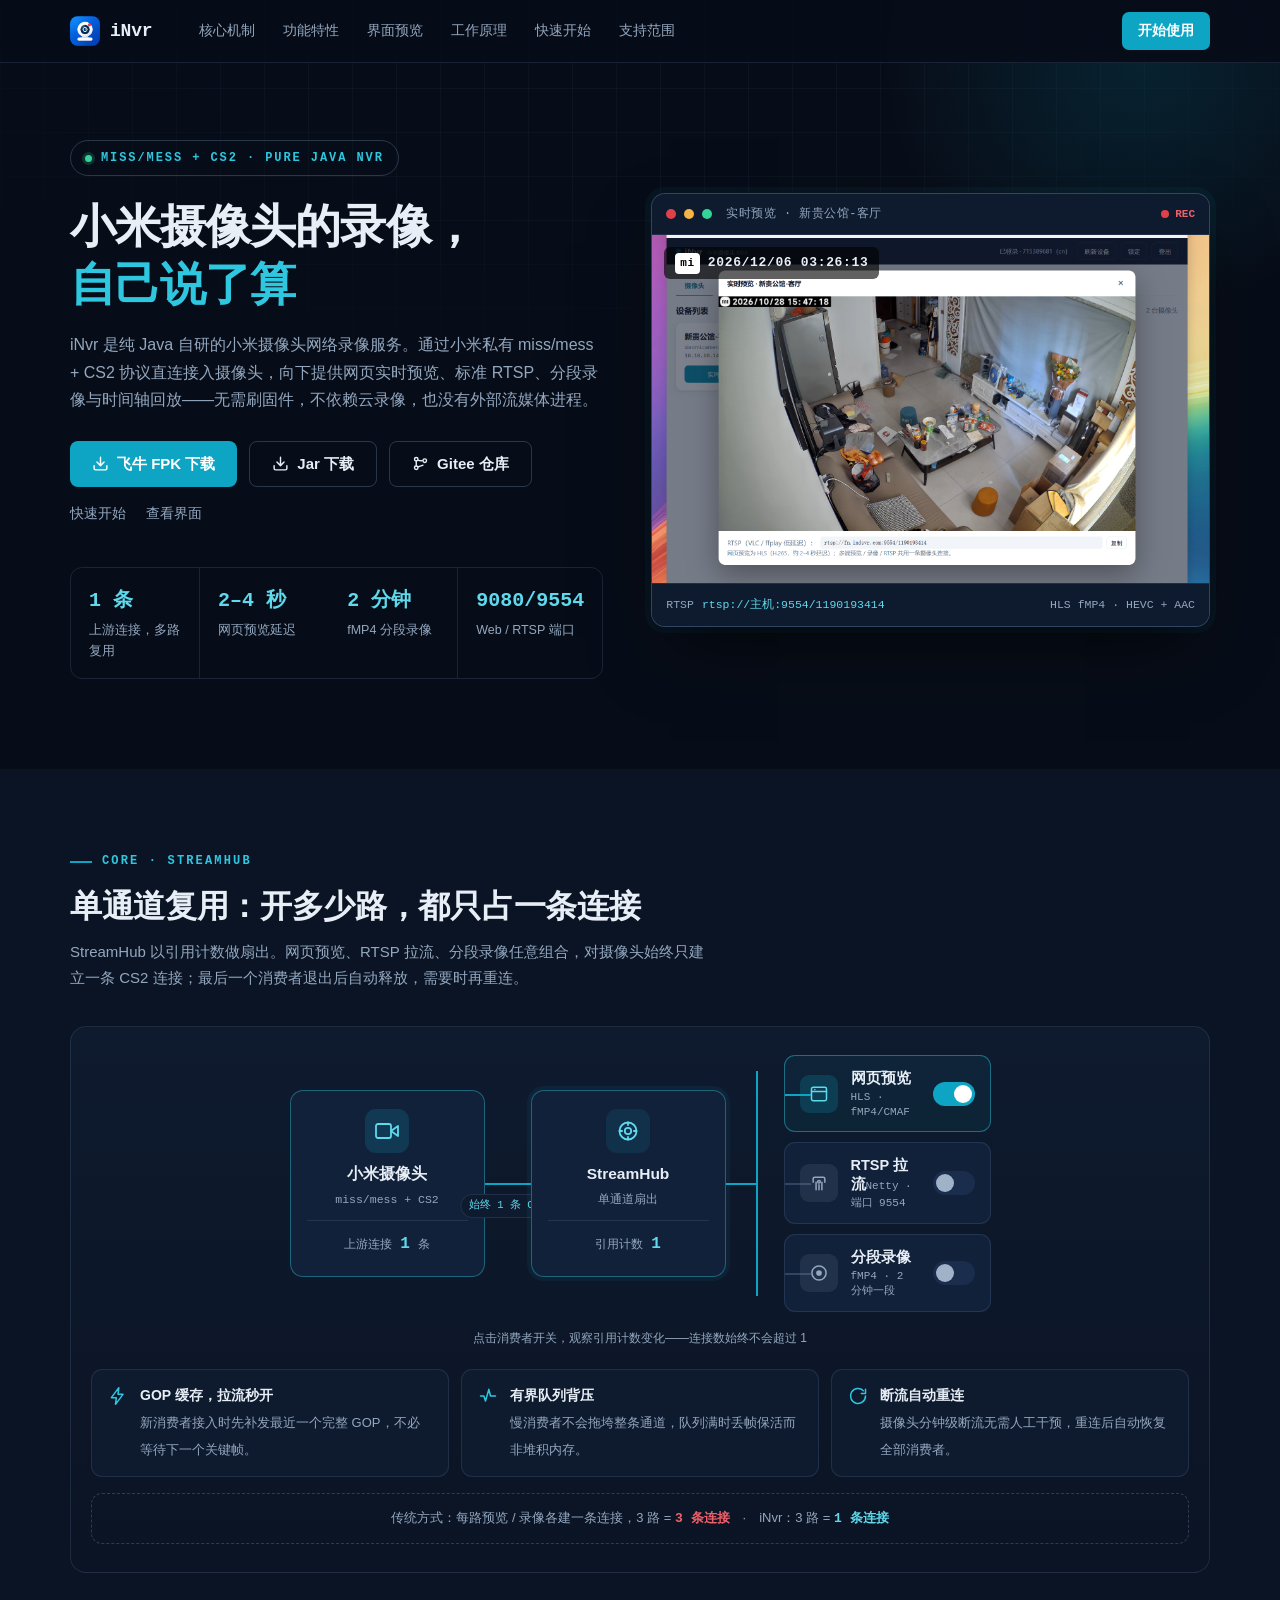
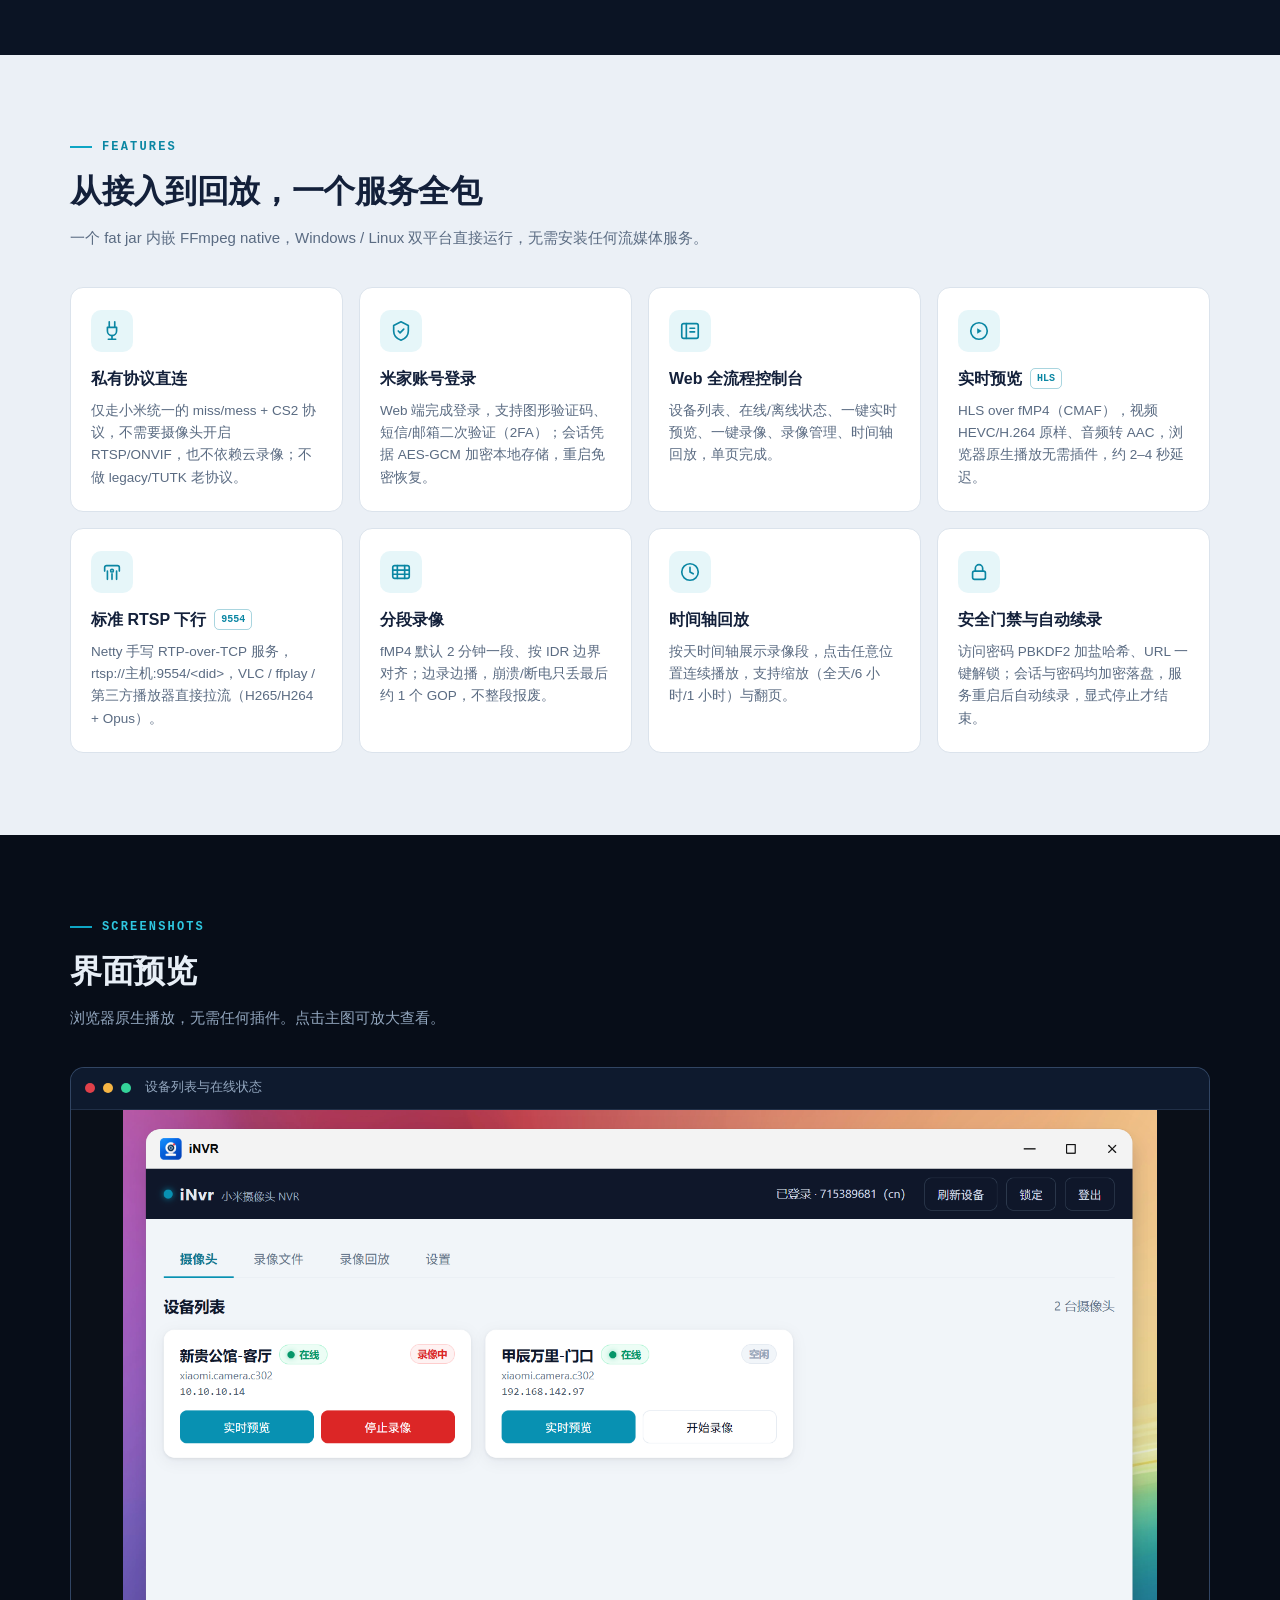
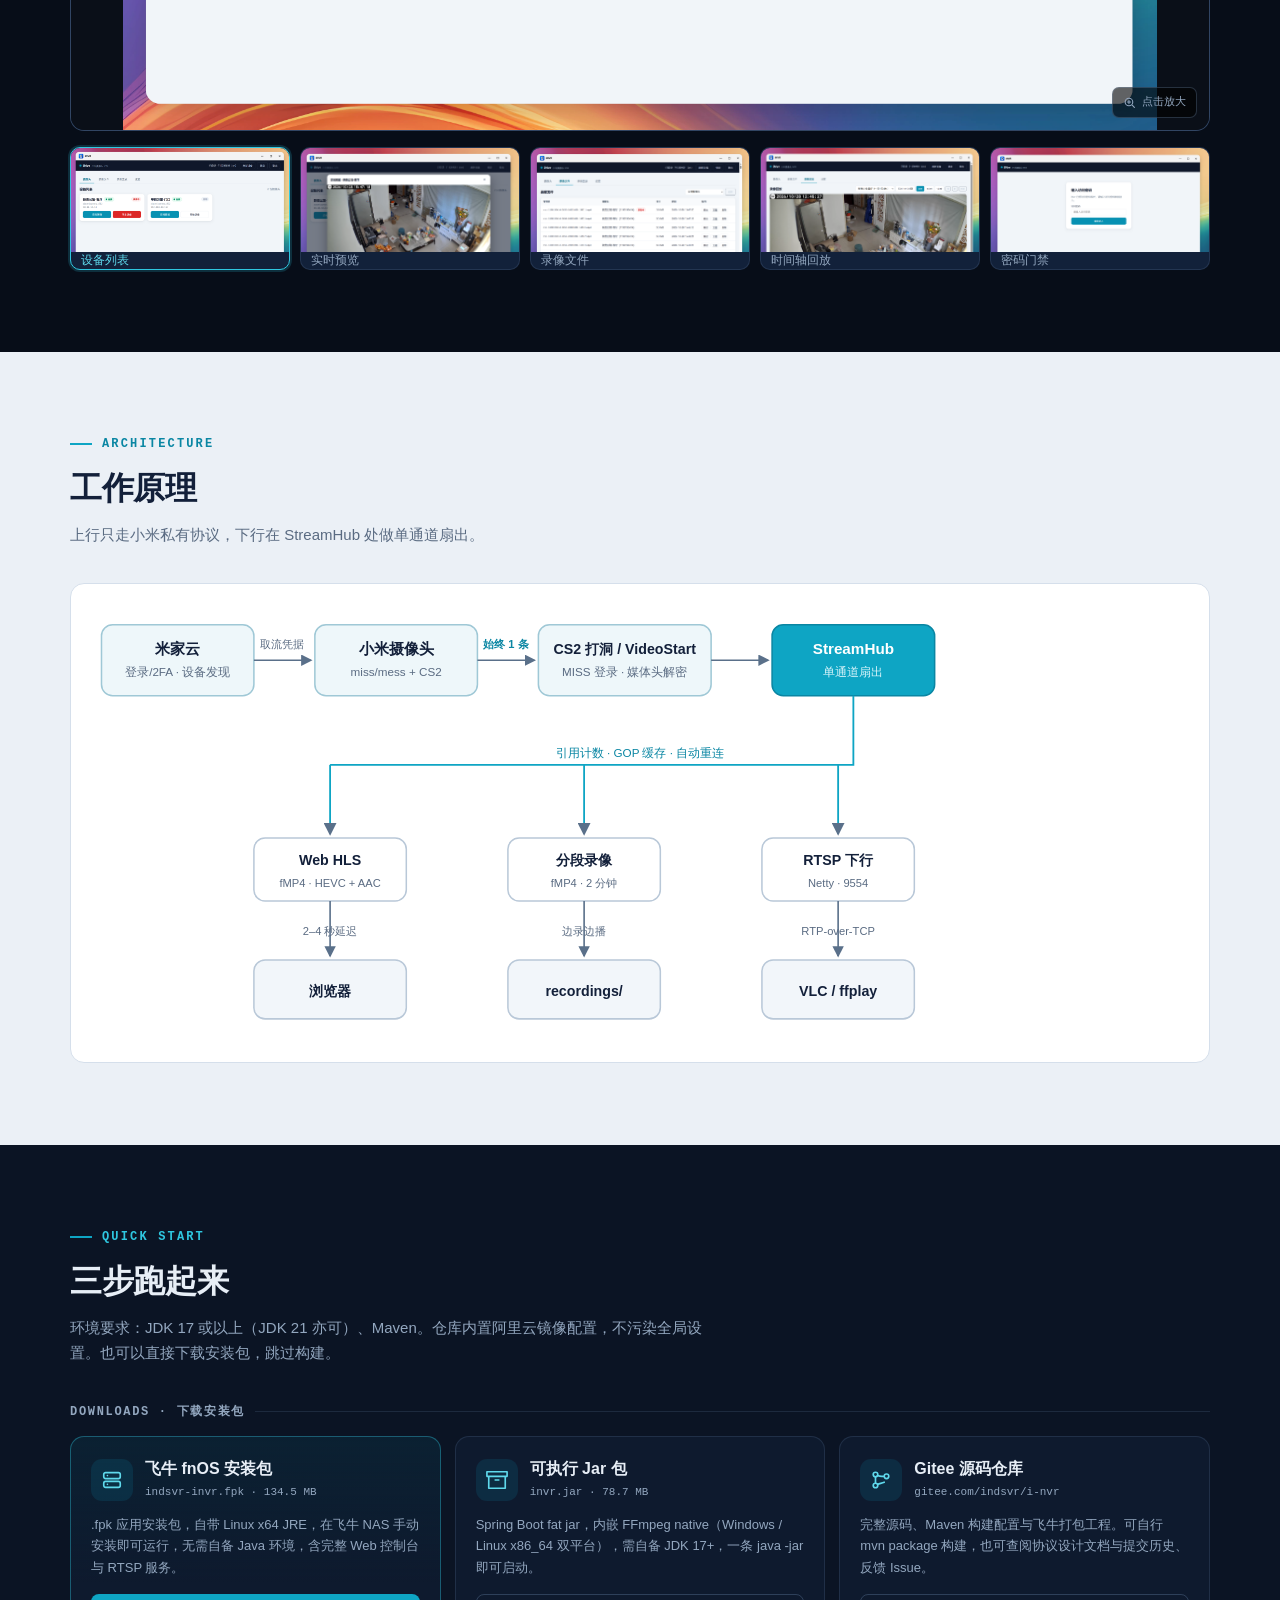
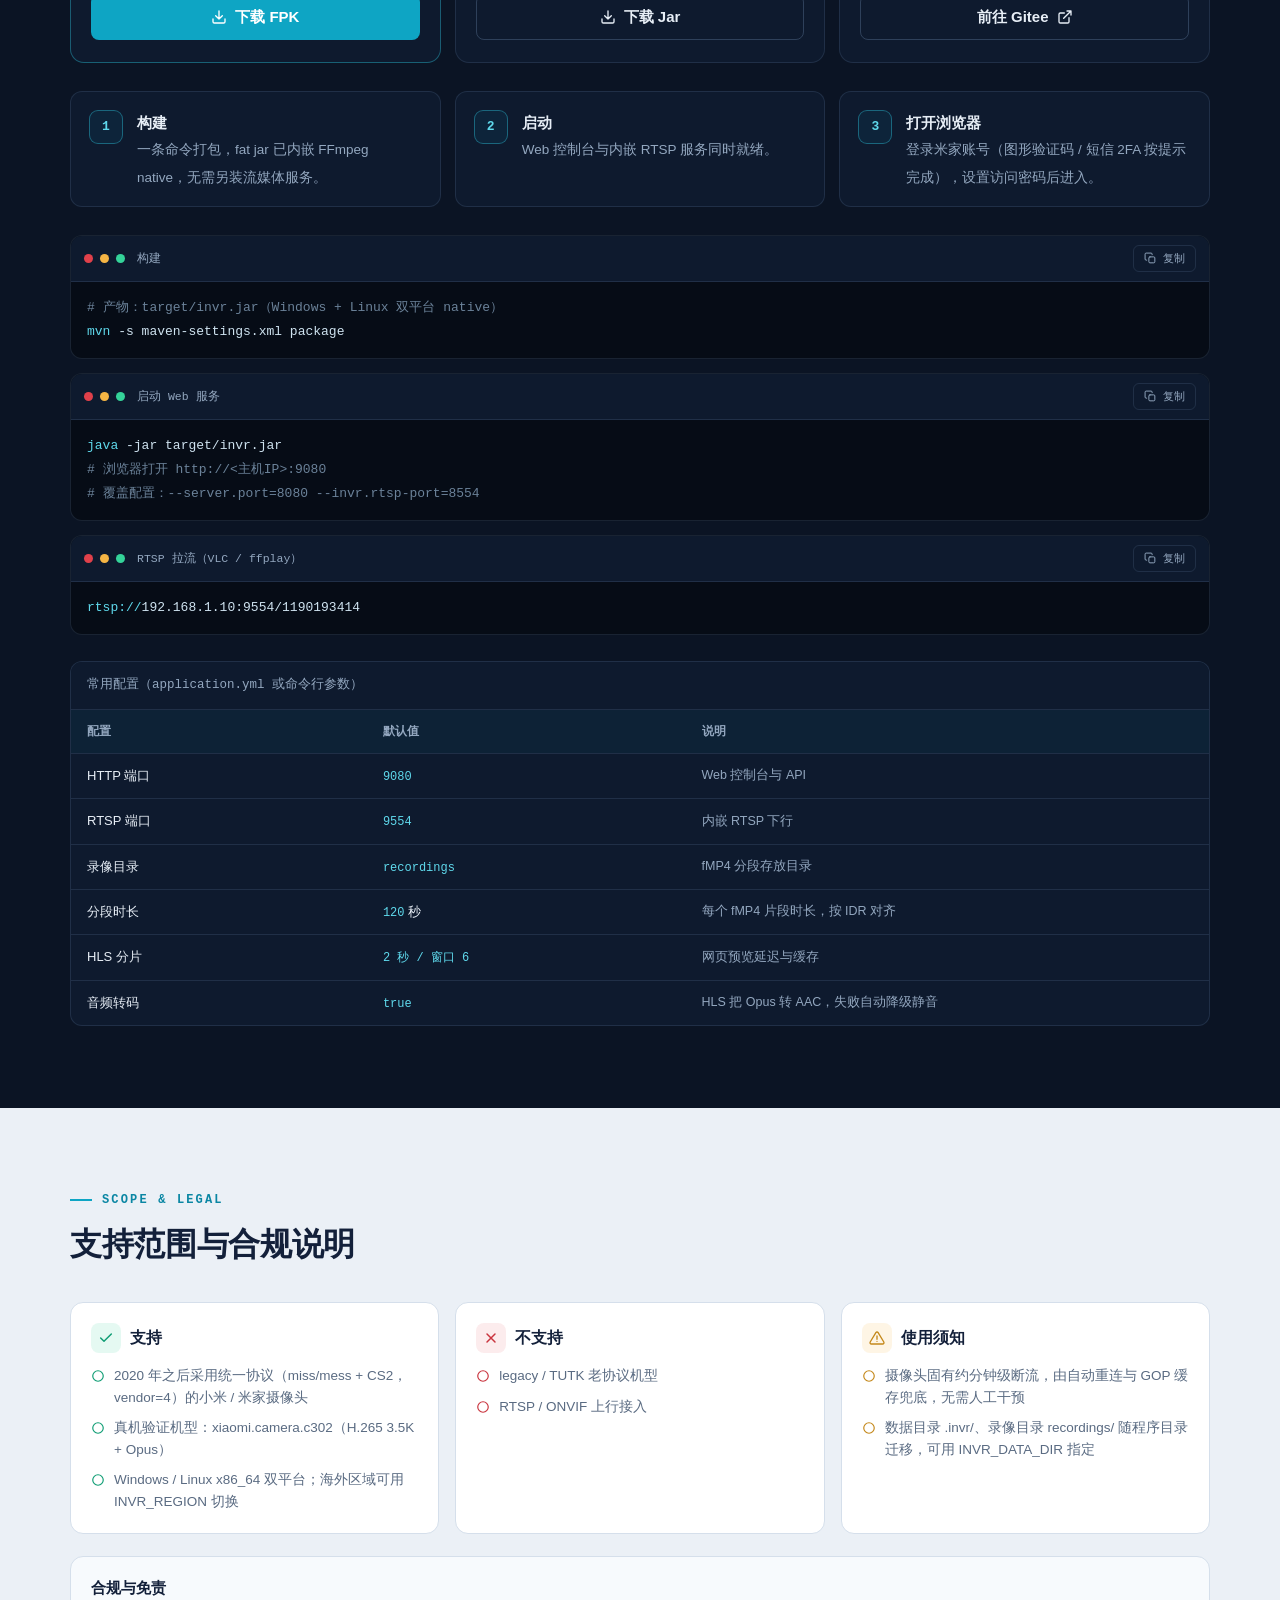
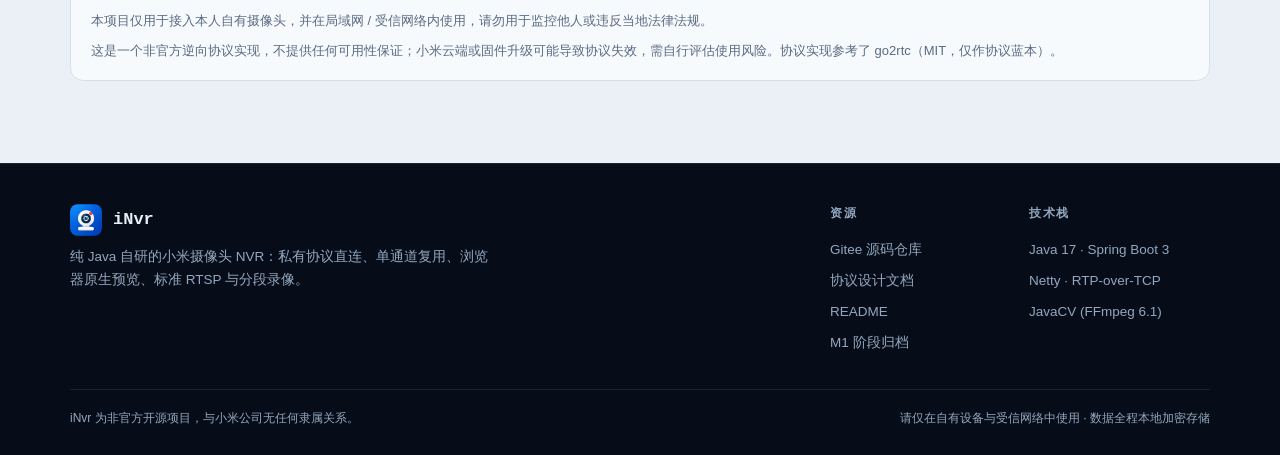
==== commit 310da0f3: "优化 摄像头长连接稳定性 优化 共享展板的稳定性" ====
--- a/website/iNvr官网.html
+++ b/website/iNvr官网.html
@@ -486,6 +486,46 @@
 }
 .toast.show{opacity:1;transform:translate(-50%,0)}
 
+/* ---------- Hero 次级文字链接 ---------- */
+.hero-links{margin-top:16px;display:flex;flex-wrap:wrap;gap:20px}
+.hero-links a{
+  font-size:13.5px;color:var(--muted);
+  display:inline-flex;align-items:center;gap:6px;
+  border-bottom:1px solid transparent;padding-bottom:2px;transition:.15s;
+}
+.hero-links a:hover{color:var(--teal-300);border-bottom-color:var(--teal-500)}
+
+/* ---------- 下载区 ---------- */
+.dl-grid{display:grid;grid-template-columns:1fr;gap:14px}
+.dl-card{
+  background:var(--ink-850);border:1px solid var(--line);border-radius:14px;
+  padding:22px 20px;display:flex;flex-direction:column;
+}
+.dl-card.featured{
+  border-color:rgba(47,199,224,.38);
+  background:linear-gradient(180deg,rgba(14,165,196,.09),var(--ink-850) 65%);
+}
+.dl-head{display:flex;align-items:center;gap:12px;margin-bottom:12px}
+.dl-ico{
+  width:42px;height:42px;border-radius:11px;flex:none;
+  display:flex;align-items:center;justify-content:center;
+  background:rgba(14,165,196,.13);color:var(--teal-300);
+}
+.dl-name{font-weight:700;font-size:16px;line-height:1.3}
+.dl-meta{font-family:var(--mono);font-size:11px;color:var(--muted);margin-top:3px}
+.dl-desc{font-size:13px;color:var(--muted);line-height:1.65;flex:1;margin-bottom:16px}
+.dl-actions{display:flex;flex-direction:column;gap:9px}
+.dl-file{
+  font-family:var(--mono);font-size:11px;color:var(--muted);
+  display:flex;align-items:center;gap:6px;
+}
+.btn-block{width:100%}
+.dl-section-title{
+  font-family:var(--mono);font-size:12px;letter-spacing:.14em;font-weight:600;
+  color:var(--muted);margin-bottom:14px;display:flex;align-items:center;gap:10px;
+}
+.dl-section-title::after{content:"";flex:1;height:1px;background:var(--line)}
+
 /* ============================================================
    响应式：桌面增强（默认样式为窄屏）
    ============================================================ */
@@ -537,6 +577,7 @@
   .consumer.on::before{background:var(--teal-500)}
   .demo-notes{grid-template-columns:repeat(3,1fr)}
   .steps{grid-template-columns:repeat(3,1fr)}
+  .dl-grid{grid-template-columns:repeat(3,1fr)}
 }
 @media (min-width:960px){
   .hero-layout{flex-direction:row;align-items:center;gap:48px}
@@ -610,8 +651,22 @@
       <h1>小米摄像头的录像，<br><span class="accent">自己说了算</span></h1>
       <p class="hero-desc">iNvr 是纯 Java 自研的小米摄像头网络录像服务。通过小米私有 miss/mess + CS2 协议直连接入摄像头，向下提供网页实时预览、标准 RTSP、分段录像与时间轴回放——无需刷固件，不依赖云录像，也没有外部流媒体进程。</p>
       <div class="hero-actions">
-        <a class="btn btn-primary" href="#start">快速开始</a>
-        <a class="btn btn-ghost" href="#screens">查看界面</a>
+        <a class="btn btn-primary" href="https://fn.indsvr.com/s/0f443151720840d0aa" target="_blank" rel="noopener">
+          <svg width="17" height="17" viewBox="0 0 24 24" fill="none" stroke="currentColor" stroke-width="2" stroke-linecap="round" stroke-linejoin="round"><path d="M21 15v4a2 2 0 0 1-2 2H5a2 2 0 0 1-2-2v-4M7 10l5 5 5-5M12 15V3"/></svg>
+          飞牛 FPK 下载
+        </a>
+        <a class="btn btn-ghost" href="https://fn.indsvr.com/s/bd5cbd9ff6d34bf6b5" target="_blank" rel="noopener">
+          <svg width="17" height="17" viewBox="0 0 24 24" fill="none" stroke="currentColor" stroke-width="2" stroke-linecap="round" stroke-linejoin="round"><path d="M21 15v4a2 2 0 0 1-2 2H5a2 2 0 0 1-2-2v-4M7 10l5 5 5-5M12 15V3"/></svg>
+          Jar 下载
+        </a>
+        <a class="btn btn-ghost" href="https://gitee.com/indsvr/i-nvr" target="_blank" rel="noopener">
+          <svg width="17" height="17" viewBox="0 0 24 24" fill="none" stroke="currentColor" stroke-width="2" stroke-linecap="round" stroke-linejoin="round"><circle cx="6" cy="6" r="2.5"/><circle cx="6" cy="18" r="2.5"/><circle cx="18" cy="8" r="2.5"/><path d="M6 8.5v7M8.2 7.2c2 .8 4.3 1 6.3.8M8.2 16.8c2.4-1 4.7-1.3 7.3-2.4"/></svg>
+          Gitee 仓库
+        </a>
+      </div>
+      <div class="hero-links">
+        <a href="#start">快速开始</a>
+        <a href="#screens">查看界面</a>
       </div>
       <div class="hero-stats">
         <div class="hero-stat"><div class="v">1 条</div><div class="l">上游连接，多路复用</div></div>
@@ -921,9 +976,60 @@
     <div class="sec-head">
       <div class="sec-kicker">QUICK START</div>
       <h2 class="sec-title">三步跑起来</h2>
-      <p class="sec-sub">环境要求：JDK 17 或以上（JDK 21 亦可）、Maven。仓库内置阿里云镜像配置，不污染全局设置。</p>
-    </div>
-    <div class="steps">
+      <p class="sec-sub">环境要求：JDK 17 或以上（JDK 21 亦可）、Maven。仓库内置阿里云镜像配置，不污染全局设置。也可以直接下载安装包，跳过构建。</p>
+    </div>
+    <div class="dl-section-title">DOWNLOADS · 下载安装包</div>
+    <div class="dl-grid">
+      <div class="dl-card featured">
+        <div class="dl-head">
+          <span class="dl-ico"><svg width="22" height="22" viewBox="0 0 24 24" fill="none" stroke="currentColor" stroke-width="1.8" stroke-linecap="round" stroke-linejoin="round"><rect x="3" y="4" width="18" height="6.5" rx="2"/><rect x="3" y="13.5" width="18" height="6.5" rx="2"/><path d="M7 7.2h.01M7 16.7h.01"/></svg></span>
+          <div>
+            <div class="dl-name">飞牛 fnOS 安装包</div>
+            <div class="dl-meta">indsvr-invr.fpk · 134.5 MB</div>
+          </div>
+        </div>
+        <p class="dl-desc">.fpk 应用安装包，自带 Linux x64 JRE，在飞牛 NAS 手动安装即可运行，无需自备 Java 环境，含完整 Web 控制台与 RTSP 服务。</p>
+        <div class="dl-actions">
+          <a class="btn btn-primary btn-block" href="https://fn.indsvr.com/s/0f443151720840d0aa" target="_blank" rel="noopener">
+            <svg width="16" height="16" viewBox="0 0 24 24" fill="none" stroke="currentColor" stroke-width="2" stroke-linecap="round" stroke-linejoin="round"><path d="M21 15v4a2 2 0 0 1-2 2H5a2 2 0 0 1-2-2v-4M7 10l5 5 5-5M12 15V3"/></svg>
+            下载 FPK
+          </a>
+        </div>
+      </div>
+      <div class="dl-card">
+        <div class="dl-head">
+          <span class="dl-ico"><svg width="22" height="22" viewBox="0 0 24 24" fill="none" stroke="currentColor" stroke-width="1.8" stroke-linecap="round" stroke-linejoin="round"><path d="M21 8v13H3V8M1 3h22v5H1zM10 12h4"/></svg></span>
+          <div>
+            <div class="dl-name">可执行 Jar 包</div>
+            <div class="dl-meta">invr.jar · 78.7 MB</div>
+          </div>
+        </div>
+        <p class="dl-desc">Spring Boot fat jar，内嵌 FFmpeg native（Windows / Linux x86_64 双平台），需自备 JDK 17+，一条 java -jar 即可启动。</p>
+        <div class="dl-actions">
+          <a class="btn btn-ghost btn-block" href="https://fn.indsvr.com/s/bd5cbd9ff6d34bf6b5" target="_blank" rel="noopener">
+            <svg width="16" height="16" viewBox="0 0 24 24" fill="none" stroke="currentColor" stroke-width="2" stroke-linecap="round" stroke-linejoin="round"><path d="M21 15v4a2 2 0 0 1-2 2H5a2 2 0 0 1-2-2v-4M7 10l5 5 5-5M12 15V3"/></svg>
+            下载 Jar
+          </a>
+        </div>
+      </div>
+      <div class="dl-card">
+        <div class="dl-head">
+          <span class="dl-ico"><svg width="22" height="22" viewBox="0 0 24 24" fill="none" stroke="currentColor" stroke-width="1.8" stroke-linecap="round" stroke-linejoin="round"><circle cx="6" cy="6" r="2.5"/><circle cx="6" cy="18" r="2.5"/><circle cx="18" cy="8" r="2.5"/><path d="M6 8.5v7M8.2 7.2c2 .8 4.3 1 6.3.8M8.2 16.8c2.4-1 4.7-1.3 7.3-2.4"/></svg></span>
+          <div>
+            <div class="dl-name">Gitee 源码仓库</div>
+            <div class="dl-meta">gitee.com/indsvr/i-nvr</div>
+          </div>
+        </div>
+        <p class="dl-desc">完整源码、Maven 构建配置与飞牛打包工程。可自行 mvn package 构建，也可查阅协议设计文档与提交历史、反馈 Issue。</p>
+        <div class="dl-actions">
+          <a class="btn btn-ghost btn-block" href="https://gitee.com/indsvr/i-nvr" target="_blank" rel="noopener">
+            前往 Gitee
+            <svg width="16" height="16" viewBox="0 0 24 24" fill="none" stroke="currentColor" stroke-width="2" stroke-linecap="round" stroke-linejoin="round"><path d="M18 13v6a2 2 0 0 1-2 2H5a2 2 0 0 1-2-2V8a2 2 0 0 1 2-2h6M15 3h6v6M10 14L21 3"/></svg>
+          </a>
+        </div>
+      </div>
+    </div>
+    <div class="steps" style="margin-top:28px">
       <div class="step">
         <span class="s-no">1</span>
         <div><b>构建</b><span>一条命令打包，fat jar 已内嵌 FFmpeg native，无需另装流媒体服务。</span></div>
@@ -1049,7 +1155,8 @@
       </div>
       <div class="footer-cols">
         <div class="footer-col">
-          <h4>文档</h4>
+          <h4>资源</h4>
+          <a href="https://gitee.com/indsvr/i-nvr" target="_blank" rel="noopener">Gitee 源码仓库</a>
           <a href="../docs/design/01-xiaomi-protocol-design.md">协议设计文档</a>
           <a href="../README.md">README</a>
           <a href="../docs/README-M1.md">M1 阶段归档</a>
